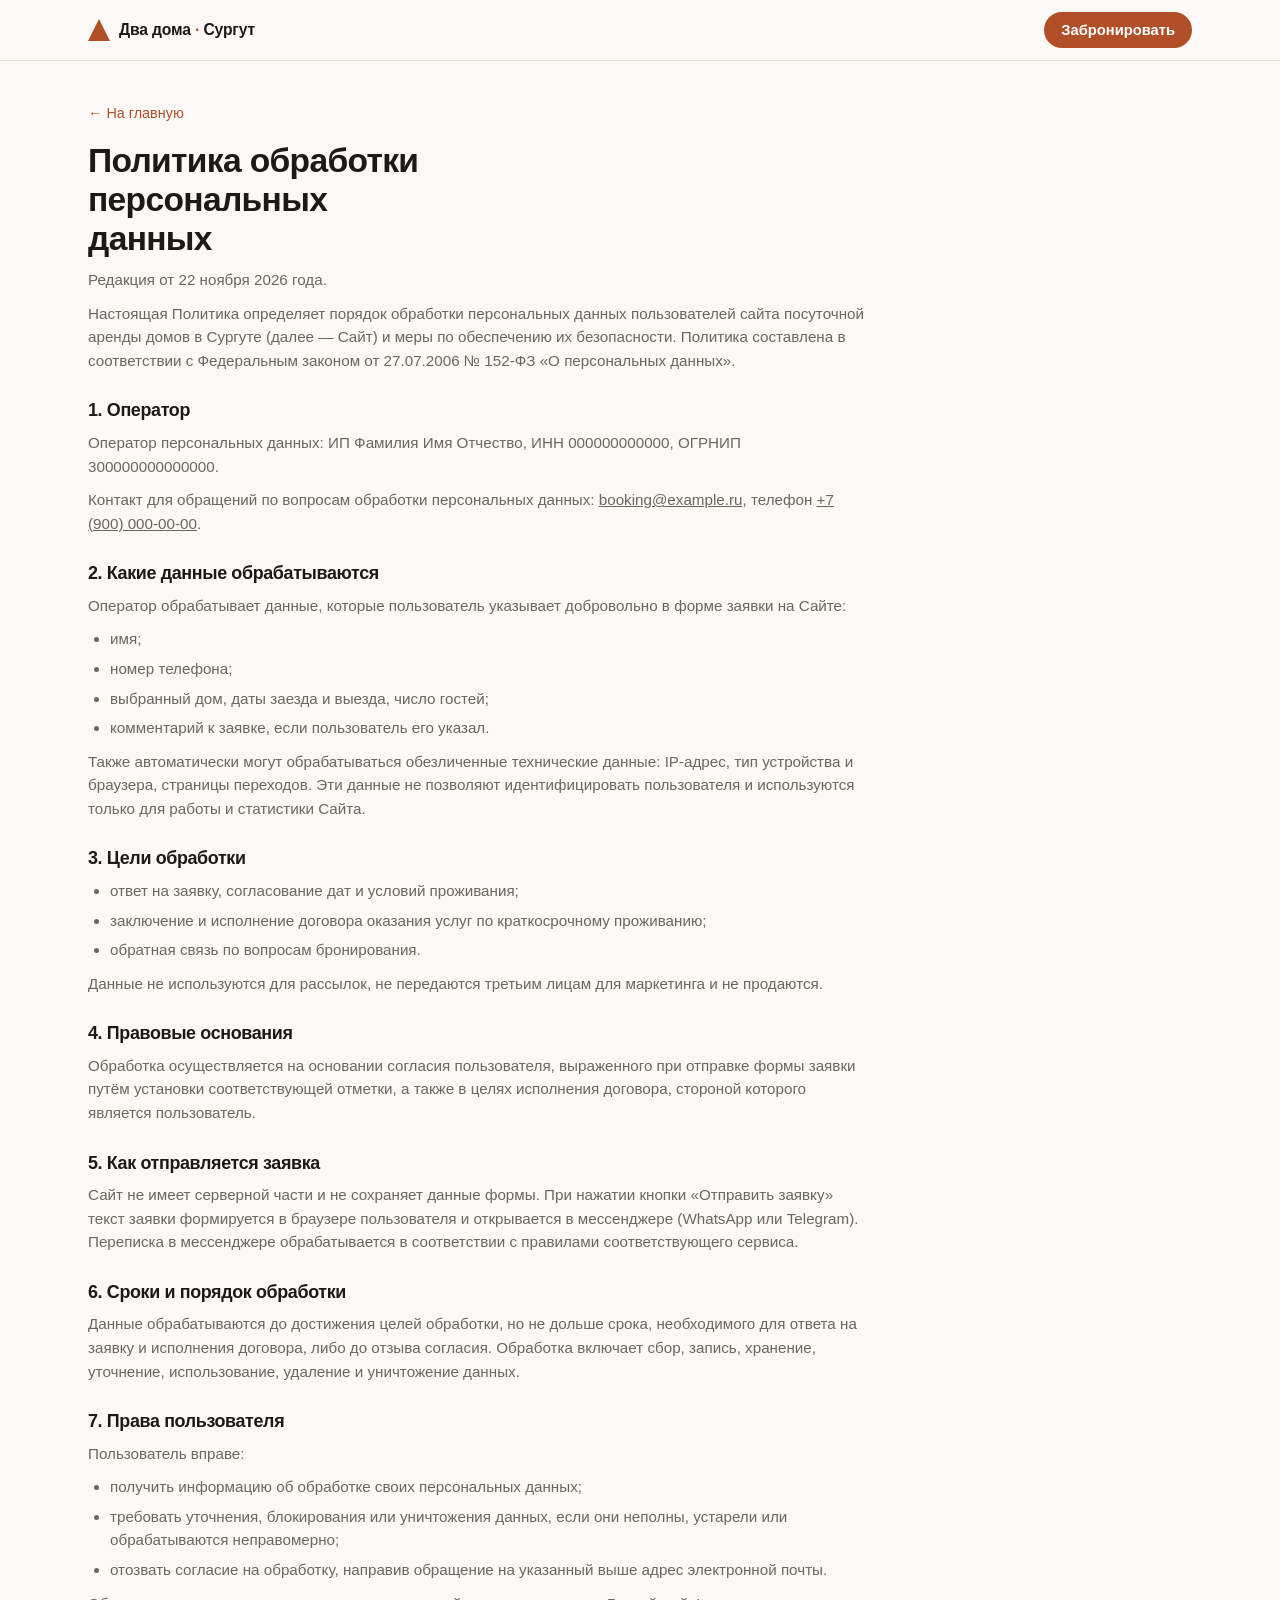
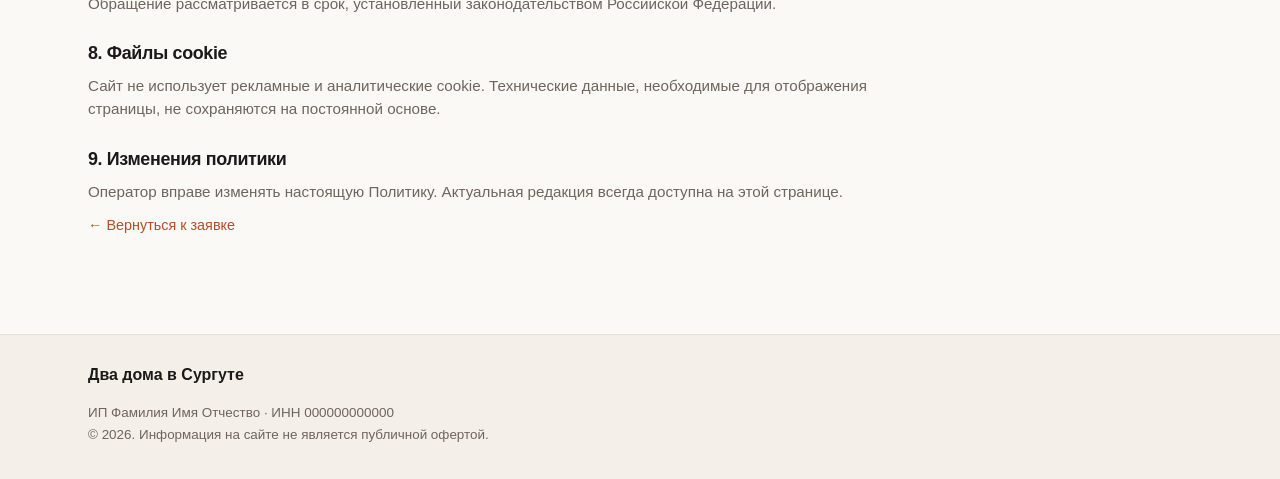
==== privacy.html @ e3a16bee "Add files via upload" ====
<!DOCTYPE html>
<html lang="ru">
<head>
<meta charset="utf-8">
<meta name="viewport" content="width=device-width, initial-scale=1">
<title>Политика обработки персональных данных — Два дома в Сургуте</title>
<meta name="description" content="Политика обработки персональных данных сайта посуточной аренды двух домов в Сургуте.">
<meta name="robots" content="noindex">
<meta name="theme-color" media="(prefers-color-scheme: light)" content="#fbf9f6">
<meta name="theme-color" media="(prefers-color-scheme: dark)" content="#14120f">
<link rel="icon" href="data:image/svg+xml,%3Csvg xmlns='http://www.w3.org/2000/svg' viewBox='0 0 32 32'%3E%3Cpath fill='%23b04f28' d='M16 3 29 15h-4v13H7V15H3z'/%3E%3C/svg%3E">
<link rel="stylesheet" href="assets/css/style.css">
<style>
  .doc { padding-block: 40px 80px; }
  .doc__in { max-width: 780px; }
  .doc h1 { font-size: clamp(1.5rem, 5vw, 2.1rem); text-shadow: none; }
  .doc h2 { font-size: 1.12rem; margin-top: 28px; }
  .doc p, .doc li { color: var(--muted); font-size: 0.95rem; }
  .doc p { margin-top: 10px; }
  .doc ul, .doc ol { margin: 10px 0 0; padding-left: 22px; }
  .doc li + li { margin-top: 6px; }
  .doc__back { display: inline-block; margin-bottom: 18px; font-size: 0.9rem; color: var(--accent); text-decoration: none; }
  .doc__back:hover { text-decoration: underline; }
  .doc__date { margin-top: 28px; font-size: 0.85rem; }
</style>
</head>
<body>
<header class="hdr">
  <div class="wrap hdr__in">
    <a class="brand" href="index.html">
      <span class="brand__mark" aria-hidden="true"></span>
      <span class="brand__txt">Два дома <span class="brand__dot">·</span> Сургут</span>
    </a>
    <a class="btn btn--primary btn--sm hdr__cta" href="index.html#booking">Забронировать</a>
  </div>
</header>

<main class="doc">
  <div class="wrap">
    <div class="doc__in">
      <a class="doc__back" href="index.html">← На главную</a>
      <h1>Политика обработки персональных данных</h1>
      <p class="doc__date">Редакция от 22 ноября 2026 года.</p>

      <p>Настоящая Политика определяет порядок обработки персональных данных пользователей сайта посуточной аренды домов в Сургуте (далее — Сайт) и меры по обеспечению их безопасности. Политика составлена в соответствии с Федеральным законом от 27.07.2006 № 152-ФЗ «О персональных данных».</p>

      <h2>1. Оператор</h2>
      <p>Оператор персональных данных: <span data-cfg="legalName">ИП Фамилия Имя Отчество</span>, ИНН <span data-cfg="inn">000000000000</span>, ОГРНИП <span data-cfg="ogrnip">300000000000000</span>.</p>
      <p>Контакт для обращений по вопросам обработки персональных данных: <a data-cfg-href="email" data-cfg="email">booking@example.ru</a>, телефон <a data-cfg-href="tel" data-cfg="phone">+7 (900) 000-00-00</a>.</p>

      <h2>2. Какие данные обрабатываются</h2>
      <p>Оператор обрабатывает данные, которые пользователь указывает добровольно в форме заявки на Сайте:</p>
      <ul>
        <li>имя;</li>
        <li>номер телефона;</li>
        <li>выбранный дом, даты заезда и выезда, число гостей;</li>
        <li>комментарий к заявке, если пользователь его указал.</li>
      </ul>
      <p>Также автоматически могут обрабатываться обезличенные технические данные: IP-адрес, тип устройства и браузера, страницы переходов. Эти данные не позволяют идентифицировать пользователя и используются только для работы и статистики Сайта.</p>

      <h2>3. Цели обработки</h2>
      <ul>
        <li>ответ на заявку, согласование дат и условий проживания;</li>
        <li>заключение и исполнение договора оказания услуг по краткосрочному проживанию;</li>
        <li>обратная связь по вопросам бронирования.</li>
      </ul>
      <p>Данные не используются для рассылок, не передаются третьим лицам для маркетинга и не продаются.</p>

      <h2>4. Правовые основания</h2>
      <p>Обработка осуществляется на основании согласия пользователя, выраженного при отправке формы заявки путём установки соответствующей отметки, а также в целях исполнения договора, стороной которого является пользователь.</p>

      <h2>5. Как отправляется заявка</h2>
      <p>Сайт не имеет серверной части и не сохраняет данные формы. При нажатии кнопки «Отправить заявку» текст заявки формируется в браузере пользователя и открывается в мессенджере (WhatsApp или Telegram). Переписка в мессенджере обрабатывается в соответствии с правилами соответствующего сервиса.</p>

      <h2>6. Сроки и порядок обработки</h2>
      <p>Данные обрабатываются до достижения целей обработки, но не дольше срока, необходимого для ответа на заявку и исполнения договора, либо до отзыва согласия. Обработка включает сбор, запись, хранение, уточнение, использование, удаление и уничтожение данных.</p>

      <h2>7. Права пользователя</h2>
      <p>Пользователь вправе:</p>
      <ul>
        <li>получить информацию об обработке своих персональных данных;</li>
        <li>требовать уточнения, блокирования или уничтожения данных, если они неполны, устарели или обрабатываются неправомерно;</li>
        <li>отозвать согласие на обработку, направив обращение на указанный выше адрес электронной почты.</li>
      </ul>
      <p>Обращение рассматривается в срок, установленный законодательством Российской Федерации.</p>

      <h2>8. Файлы cookie</h2>
      <p>Сайт не использует рекламные и аналитические cookie. Технические данные, необходимые для отображения страницы, не сохраняются на постоянной основе.</p>

      <h2>9. Изменения политики</h2>
      <p>Оператор вправе изменять настоящую Политику. Актуальная редакция всегда доступна на этой странице.</p>

      <p class="doc__date"><a class="doc__back" href="index.html#booking">← Вернуться к заявке</a></p>
    </div>
  </div>
</main>

<footer class="foot">
  <div class="wrap foot__in">
    <p class="foot__brand">Два дома в Сургуте</p>
    <p class="foot__legal">
      <span data-cfg="legalName">ИП Фамилия Имя Отчество</span> · ИНН <span data-cfg="inn">000000000000</span><br>
      © 2026. Информация на сайте не является публичной офертой.
    </p>
  </div>
</footer>

<script src="assets/js/config.js"></script>
<script src="assets/js/main.js"></script>
</body>
</html>
---- assets/css/style.css ----
/* ==========================================================================
   Два дома в Сургуте — стили. Mobile-first, системная тема.
   ========================================================================== */

:root {
  --bg: #fbf9f6;
  --surface: #ffffff;
  --surface-2: #f4efe9;
  --text: #1c1a18;
  --muted: #6d655e;
  --line: #e6ded5;
  --accent: #b04f28;
  --accent-h: #94401f;
  --accent-ink: #ffffff;
  --green: #2f5c49;
  --danger: #b3261e;
  --radius: 16px;
  --radius-sm: 10px;
  --shadow: 0 10px 30px rgba(60, 40, 20, 0.08);
  --wrap: 1160px;
  --pad: 18px;
}

@media (prefers-color-scheme: dark) {
  :root {
    --bg: #14120f;
    --surface: #1e1b18;
    --surface-2: #191613;
    --text: #f3eee8;
    --muted: #a89f96;
    --line: #322b25;
    --accent: #e0703f;
    --accent-h: #ef8455;
    --accent-ink: #191310;
    --green: #7fb79b;
    --danger: #ff8a7a;
    --shadow: 0 10px 30px rgba(0, 0, 0, 0.45);
  }
}

*,
*::before,
*::after {
  box-sizing: border-box;
}

html {
  scroll-behavior: smooth;
  scroll-padding-top: 76px;
  color-scheme: light dark;
  -webkit-text-size-adjust: 100%;
}

body {
  margin: 0;
  background: var(--bg);
  color: var(--text);
  font: 400 16px/1.55 -apple-system, BlinkMacSystemFont, "Segoe UI", Roboto, "Helvetica Neue", Arial, sans-serif;
  -webkit-font-smoothing: antialiased;
}

img {
  display: block;
  max-width: 100%;
}

h1,
h2,
h3 {
  margin: 0;
  line-height: 1.15;
  letter-spacing: -0.02em;
}

h1 {
  font-size: clamp(1.9rem, 7.2vw, 3.6rem);
  max-width: 18ch;
}

h2 {
  font-size: clamp(1.5rem, 5vw, 2.4rem);
}

h3 {
  font-size: 1.2rem;
}

p {
  margin: 0;
}

a {
  color: inherit;
}

::selection {
  background: var(--accent);
  color: var(--accent-ink);
}

:focus-visible {
  outline: 2px solid var(--accent);
  outline-offset: 2px;
}

.wrap {
  width: 100%;
  max-width: var(--wrap);
  margin-inline: auto;
  padding-inline: var(--pad);
}

.wrap--narrow {
  max-width: 780px;
}

.skip {
  position: absolute;
  left: -9999px;
  top: 0;
  z-index: 200;
  background: var(--surface);
  padding: 10px 16px;
  border-radius: 0 0 10px 0;
}

.skip:focus {
  left: 0;
}

/* ---------- кнопки ---------- */

.btn {
  display: inline-flex;
  align-items: center;
  justify-content: center;
  gap: 8px;
  padding: 13px 22px;
  border: 1px solid transparent;
  border-radius: 999px;
  font: inherit;
  font-weight: 600;
  font-size: 1rem;
  line-height: 1;
  text-decoration: none;
  cursor: pointer;
  transition: background 0.15s, border-color 0.15s, color 0.15s, transform 0.15s;
}

.btn:active {
  transform: scale(0.98);
}

.btn--primary {
  background: var(--accent);
  color: var(--accent-ink);
}

.btn--primary:hover {
  background: var(--accent-h);
}

.btn--ghost {
  background: transparent;
  border-color: var(--line);
  color: var(--text);
}

.btn--ghost:hover {
  border-color: var(--accent);
  color: var(--accent);
}

.btn--onphoto {
  background: rgba(255, 255, 255, 0.14);
  border-color: rgba(255, 255, 255, 0.55);
  color: #fff;
  backdrop-filter: blur(4px);
}

.btn--onphoto:hover {
  background: rgba(255, 255, 255, 0.24);
  color: #fff;
}

.btn--sm {
  padding: 10px 16px;
  font-size: 0.92rem;
}

/* ---------- шапка ---------- */

.hdr {
  position: sticky;
  top: 0;
  z-index: 40;
  background: var(--bg);
  border-bottom: 1px solid var(--line);
}

@supports (background: color-mix(in srgb, red 50%, transparent)) {
  .hdr {
    background: color-mix(in srgb, var(--bg) 84%, transparent);
    backdrop-filter: blur(14px);
  }
}

.hdr__in {
  display: flex;
  align-items: center;
  gap: 14px;
  min-height: 60px;
}

.brand {
  display: inline-flex;
  align-items: center;
  gap: 9px;
  text-decoration: none;
  font-weight: 700;
  font-size: 0.98rem;
  letter-spacing: -0.01em;
  margin-right: auto;
}

.brand__mark {
  width: 22px;
  height: 22px;
  flex: 0 0 22px;
  background: var(--accent);
  clip-path: polygon(50% 0, 100% 100%, 0 100%);
}

.brand__dot {
  color: var(--accent);
}

.hdr__nav {
  display: none;
  gap: 22px;
  font-size: 0.92rem;
}

.hdr__nav a {
  color: var(--muted);
  text-decoration: none;
  padding-block: 6px;
}

.hdr__nav a:hover {
  color: var(--text);
}

.hdr__phone {
  display: none;
  font-size: 0.95rem;
  font-weight: 600;
  text-decoration: none;
  white-space: nowrap;
}

.hdr__phone:hover {
  color: var(--accent);
}

.hdr__cta {
  display: none;
}

/* ---------- первый экран ---------- */

.hero {
  position: relative;
  min-height: 76svh;
  display: flex;
  align-items: flex-end;
  overflow: hidden;
  background: #2a211b;
  isolation: isolate;
}

.hero__bg {
  position: absolute;
  inset: 0;
  z-index: 0;
}

.hero__bg img {
  width: 100%;
  height: 100%;
  object-fit: cover;
}

.hero::after {
  content: "";
  position: absolute;
  inset: 0;
  z-index: 1;
  background: linear-gradient(180deg, rgba(12, 10, 8, 0.5) 0%, rgba(12, 10, 8, 0.1) 34%, rgba(12, 10, 8, 0.82) 100%);
}

.hero__in {
  position: relative;
  z-index: 2;
  color: #fff;
  padding-block: clamp(48px, 12vh, 120px) 34px;
  text-shadow: 0 2px 18px rgba(0, 0, 0, 0.35);
}

.kicker {
  font-size: 0.78rem;
  letter-spacing: 0.13em;
  text-transform: uppercase;
  font-weight: 600;
  color: var(--accent);
  margin-bottom: 8px;
}

.hero .kicker {
  color: #ffd0bb;
}

.hero__lead {
  margin-top: 14px;
  max-width: 52ch;
  font-size: 1.02rem;
  color: rgba(255, 255, 255, 0.9);
}

.hero__btns {
  display: flex;
  flex-wrap: wrap;
  gap: 10px;
  margin-top: 24px;
}

.hero__meta {
  display: flex;
  flex-wrap: wrap;
  gap: 6px 20px;
  list-style: none;
  margin: 22px 0 0;
  padding: 0;
  font-size: 0.88rem;
  color: rgba(255, 255, 255, 0.8);
}

/* ---------- секции ---------- */

.sect {
  padding-block: clamp(44px, 7vw, 84px);
}

.sect--alt {
  background: var(--surface-2);
}

.sect__lead {
  margin-top: 12px;
  max-width: 62ch;
  color: var(--muted);
}

.sect__cta {
  display: flex;
  flex-wrap: wrap;
  align-items: center;
  gap: 12px 18px;
  margin-top: 24px;
}

.sect__cta-note {
  font-size: 0.9rem;
  color: var(--muted);
}

.note {
  margin-top: 14px;
  max-width: 72ch;
  font-size: 0.82rem;
  color: var(--muted);
}

code {
  font-family: ui-monospace, SFMono-Regular, Consolas, monospace;
  font-size: 0.92em;
  background: var(--surface);
  border: 1px solid var(--line);
  border-radius: 4px;
  padding: 1px 5px;
}

.sub {
  margin-top: 34px;
  font-size: 1.1rem;
}

/* ---------- карточки домов ---------- */

.cards {
  display: grid;
  gap: 18px;
  margin-top: 26px;
}

.card {
  display: flex;
  flex-direction: column;
  background: var(--surface);
  border: 1px solid var(--line);
  border-radius: var(--radius);
  overflow: hidden;
  box-shadow: var(--shadow);
}

.card__media {
  position: relative;
  aspect-ratio: 4 / 3;
  background: var(--surface-2);
}

.card__media img {
  width: 100%;
  height: 100%;
  object-fit: cover;
}

.card__tag {
  position: absolute;
  top: 12px;
  left: 12px;
  padding: 6px 11px;
  border-radius: 999px;
  background: rgba(8, 7, 6, 0.55);
  color: #fff;
  font-size: 0.7rem;
  letter-spacing: 0.08em;
  text-transform: uppercase;
  backdrop-filter: blur(4px);
}

.card__body {
  display: flex;
  flex-direction: column;
  gap: 12px;
  flex: 1;
  padding: 18px;
}

.card__txt {
  color: var(--muted);
  font-size: 0.95rem;
}

.facts {
  display: flex;
  flex-wrap: wrap;
  gap: 6px;
  list-style: none;
  margin: 0;
  padding: 0;
}

.facts li {
  padding: 5px 11px;
  border: 1px solid var(--line);
  border-radius: 999px;
  background: var(--surface-2);
  font-size: 0.83rem;
  color: var(--muted);
}

.facts b {
  color: var(--text);
  font-weight: 600;
}

.card__price {
  margin-top: auto;
  padding-top: 4px;
  font-size: 1.12rem;
  font-weight: 700;
}

.card__btns {
  display: flex;
  flex-wrap: wrap;
  gap: 10px;
}

.card__btns .btn {
  flex: 1 1 130px;
}

/* ---------- галерея ---------- */

.gal {
  display: grid;
  grid-template-columns: repeat(2, 1fr);
  gap: 8px;
  margin-top: 24px;
}

.shot {
  margin: 0;
}

.gal .shot:first-child {
  grid-column: 1 / -1;
}

.shot__btn {
  display: block;
  width: 100%;
  padding: 0;
  border: 0;
  border-radius: var(--radius-sm);
  overflow: hidden;
  background: var(--surface-2);
  aspect-ratio: 4 / 3;
  cursor: zoom-in;
}

.shot__btn img {
  width: 100%;
  height: 100%;
  object-fit: cover;
  transition: transform 0.35s ease;
}

.shot__btn:hover img {
  transform: scale(1.04);
}

.shot__btn:focus-visible {
  outline: 3px solid var(--accent);
  outline-offset: 2px;
}

/* ---------- чек-лист ---------- */

.checklist {
  display: grid;
  gap: 11px;
  list-style: none;
  margin: 22px 0 0;
  padding: 0;
}

.checklist li {
  display: flex;
  align-items: flex-start;
  gap: 10px;
  font-size: 0.97rem;
}

.checklist input {
  appearance: none;
  -webkit-appearance: none;
  position: relative;
  flex: 0 0 20px;
  width: 20px;
  height: 20px;
  margin: 1px 0 0;
  border: 1px solid var(--line);
  border-radius: 6px;
  background: var(--surface);
  cursor: default;
}

.checklist input:checked {
  background: var(--accent);
  border-color: var(--accent);
}

.checklist input:checked::after {
  content: "";
  position: absolute;
  left: 6px;
  top: 2px;
  width: 5px;
  height: 10px;
  border: solid var(--accent-ink);
  border-width: 0 2px 2px 0;
  transform: rotate(45deg);
}

/* ---------- условия ---------- */

.rules {
  display: grid;
  gap: 0;
  margin: 22px 0 0;
  border-top: 1px solid var(--line);
}

.rules > div {
  display: flex;
  justify-content: space-between;
  gap: 16px;
  padding: 12px 0;
  border-bottom: 1px solid var(--line);
}

.rules dt {
  font-weight: 600;
}

.rules dd {
  margin: 0;
  color: var(--muted);
  text-align: right;
}

/* ---------- таблицы ---------- */

.table-wrap {
  margin-top: 18px;
  border: 1px solid var(--line);
  border-radius: var(--radius-sm);
  background: var(--surface);
  overflow-x: auto;
}

.tbl {
  width: 100%;
  border-collapse: collapse;
  font-size: 0.95rem;
}

.tbl th,
.tbl td {
  padding: 12px 14px;
  text-align: left;
  vertical-align: top;
  border-bottom: 1px solid var(--line);
}

.tbl thead th {
  background: var(--surface-2);
  font-size: 0.78rem;
  font-weight: 600;
  letter-spacing: 0.07em;
  text-transform: uppercase;
  color: var(--muted);
  white-space: nowrap;
}

.tbl thead th span {
  display: block;
  font-size: 0.75rem;
  font-weight: 400;
  letter-spacing: 0;
  text-transform: none;
}

.tbl tbody th {
  font-weight: 600;
  white-space: nowrap;
}

.tbl tbody tr:last-child > * {
  border-bottom: 0;
}

/* ---------- расположение ---------- */

.loc {
  display: grid;
  gap: 22px;
  margin-top: 24px;
}

.loc__addr {
  font-size: 1.1rem;
  font-weight: 600;
}

.loc__dist {
  display: grid;
  gap: 0;
  list-style: none;
  margin: 18px 0 0;
  padding: 0;
  border-top: 1px solid var(--line);
}

.loc__dist li {
  display: flex;
  justify-content: space-between;
  gap: 16px;
  padding: 11px 0;
  border-bottom: 1px solid var(--line);
}

.loc__dist b {
  white-space: nowrap;
}

.loc__map {
  overflow: hidden;
  border: 1px solid var(--line);
  border-radius: var(--radius);
  background: var(--surface);
}

.loc__map img {
  width: 100%;
  height: auto;
  aspect-ratio: 4 / 3;
  object-fit: cover;
}

.loc__map-note {
  display: block;
  padding: 10px 14px;
  border-top: 1px solid var(--line);
  font-size: 0.78rem;
  color: var(--muted);
}

/* ---------- форма ---------- */

.form {
  margin-top: 24px;
  padding: 18px;
  background: var(--surface);
  border: 1px solid var(--line);
  border-radius: var(--radius);
  box-shadow: var(--shadow);
}

.form__grid {
  display: grid;
  gap: 14px;
}

.field {
  display: flex;
  flex-direction: column;
  gap: 6px;
  min-width: 0;
}

.field--wide {
  grid-column: 1 / -1;
}

.field label {
  font-size: 0.88rem;
  font-weight: 600;
}

.opt {
  font-weight: 400;
  color: var(--muted);
}

.field input,
.field select,
.field textarea {
  width: 100%;
  min-height: 48px;
  padding: 12px 14px;
  font: inherit;
  color: var(--text);
  background: var(--bg);
  border: 1px solid var(--line);
  border-radius: var(--radius-sm);
}

.field textarea {
  min-height: 90px;
  resize: vertical;
}

.field input:focus,
.field select:focus,
.field textarea:focus {
  outline: 2px solid var(--accent);
  outline-offset: -1px;
  border-color: var(--accent);
}

.field [aria-invalid="true"] {
  border-color: var(--danger);
}

.err {
  margin: 0;
  font-size: 0.82rem;
  color: var(--danger);
}

.consent {
  display: flex;
  gap: 10px;
  align-items: flex-start;
  margin-top: 18px;
  font-size: 0.88rem;
  line-height: 1.45;
  color: var(--muted);
}

.consent input {
  flex: 0 0 20px;
  width: 20px;
  height: 20px;
  margin: 1px 0 0;
  accent-color: var(--accent);
}

.consent a {
  color: var(--accent);
}

.form__actions {
  display: flex;
  flex-wrap: wrap;
  gap: 10px;
  margin-top: 18px;
}

.form__actions .btn {
  flex: 1 1 180px;
}

.form__hint {
  margin-top: 12px;
  font-size: 0.8rem;
  color: var(--muted);
}

.done {
  margin-top: 18px;
  padding: 18px;
  background: var(--surface);
  border: 1px solid var(--line);
  border-left: 4px solid var(--green);
  border-radius: var(--radius-sm);
}

.done h3 {
  font-size: 1.05rem;
  margin-bottom: 6px;
}

.done p {
  font-size: 0.92rem;
  color: var(--muted);
}

.done__text {
  margin: 12px 0;
  padding: 12px;
  max-height: 190px;
  overflow: auto;
  font: inherit;
  font-size: 0.85rem;
  white-space: pre-wrap;
  background: var(--surface-2);
  border-radius: 8px;
}

.done__btns {
  display: flex;
  flex-wrap: wrap;
  gap: 8px;
}

.done__hint {
  margin-top: 12px;
  font-size: 0.8rem;
}

/* ---------- FAQ ---------- */

.faq {
  margin-top: 20px;
  border-top: 1px solid var(--line);
}

.faq details {
  border-bottom: 1px solid var(--line);
}

.faq summary {
  position: relative;
  padding: 15px 38px 15px 0;
  font-weight: 600;
  cursor: pointer;
  list-style: none;
}

.faq summary::-webkit-details-marker {
  display: none;
}

.faq summary::after {
  content: "+";
  position: absolute;
  right: 6px;
  top: 50%;
  transform: translateY(-50%);
  font-size: 1.4rem;
  font-weight: 400;
  line-height: 1;
  color: var(--accent);
}

.faq details[open] summary::after {
  content: "–";
}

.faq details p {
  padding-bottom: 16px;
  color: var(--muted);
  max-width: 66ch;
}

/* ---------- контакты ---------- */

.contacts {
  display: grid;
  gap: 26px;
  margin-top: 22px;
}

.contacts__label {
  margin-bottom: 6px;
  font-size: 0.76rem;
  letter-spacing: 0.09em;
  text-transform: uppercase;
  color: var(--muted);
}

.contacts__big {
  font-size: clamp(1.3rem, 4.4vw, 1.7rem);
  font-weight: 700;
  text-decoration: none;
}

.contacts__big:hover {
  color: var(--accent);
}

.contacts__links {
  display: flex;
  flex-wrap: wrap;
  gap: 8px;
  margin-top: 12px;
}

/* ---------- подвал ---------- */

.foot {
  padding-block: 28px 96px;
  border-top: 1px solid var(--line);
  background: var(--surface-2);
  font-size: 0.84rem;
  color: var(--muted);
}

.foot__in {
  display: grid;
  gap: 14px;
}

.foot__brand {
  font-size: 1rem;
  font-weight: 700;
  color: var(--text);
}

.foot__nav {
  display: flex;
  flex-wrap: wrap;
  gap: 8px 18px;
}

.foot__nav a,
.foot__nav a:visited {
  color: var(--muted);
  text-decoration: none;
}

.foot__nav a:hover {
  color: var(--accent);
}

.foot__legal {
  line-height: 1.6;
}

/* ---------- мобильная кнопка ---------- */

.bar {
  position: fixed;
  left: 0;
  right: 0;
  bottom: 0;
  z-index: 50;
  display: flex;
  gap: 10px;
  padding: 10px 14px calc(10px + env(safe-area-inset-bottom));
  background: var(--bg);
  border-top: 1px solid var(--line);
  transition: transform 0.25s ease;
}

@supports (background: color-mix(in srgb, red 50%, transparent)) {
  .bar {
    background: color-mix(in srgb, var(--bg) 92%, transparent);
    backdrop-filter: blur(14px);
  }
}

.bar .btn {
  flex: 1;
}

.bar.is-hidden {
  transform: translateY(120%);
}

/* ---------- просмотр фото ---------- */

.lb {
  position: fixed;
  inset: 0;
  z-index: 100;
  display: flex;
  align-items: center;
  justify-content: center;
  gap: 8px;
  padding: 14px;
  background: rgba(8, 7, 6, 0.94);
  touch-action: pan-y;
}

.lb[hidden] {
  display: none;
}

.lb__stage {
  display: flex;
  flex-direction: column;
  align-items: center;
  gap: 10px;
  margin: 0;
  min-width: 0;
}

.lb__stage img {
  width: auto;
  height: auto;
  max-width: 100%;
  max-height: 76vh;
  border-radius: 8px;
  object-fit: contain;
}

.lb__cap {
  margin: 0;
  font-size: 0.84rem;
  color: rgba(255, 255, 255, 0.75);
  text-align: center;
}

.lb__close {
  position: absolute;
  top: 10px;
  right: 10px;
  z-index: 2;
  width: 44px;
  height: 44px;
  border: 0;
  border-radius: 50%;
  background: rgba(255, 255, 255, 0.12);
  color: #fff;
  font-size: 1.9rem;
  line-height: 1;
  cursor: pointer;
}

.lb__nav {
  flex: 0 0 44px;
  width: 44px;
  height: 44px;
  display: flex;
  align-items: center;
  justify-content: center;
  border: 0;
  border-radius: 50%;
  background: rgba(255, 255, 255, 0.12);
  color: #fff;
  font-size: 2rem;
  line-height: 1;
  cursor: pointer;
}

.lb__nav:hover,
.lb__close:hover {
  background: rgba(255, 255, 255, 0.24);
}

body.lb-open {
  overflow: hidden;
}

/* ---------- заглушки значений ---------- */

[data-ph] {
  border-bottom: 1px dashed var(--accent);
  cursor: help;
}

/* ---------- адаптив ---------- */

@media (min-width: 560px) {
  .checklist {
    grid-template-columns: 1fr 1fr;
    column-gap: 26px;
  }

  .gal {
    grid-template-columns: repeat(3, 1fr);
    gap: 12px;
  }
}

@media (min-width: 640px) {
  .form {
    padding: 26px;
  }

  .form__grid {
    grid-template-columns: 1fr 1fr;
    gap: 16px 18px;
  }
}

@media (min-width: 720px) {
  .hdr__phone {
    display: block;
  }

  .rules {
    grid-template-columns: 1fr 1fr;
    column-gap: 44px;
  }

  .foot {
    padding-bottom: 34px;
  }
}

@media (min-width: 760px) {
  .hdr__cta {
    display: inline-flex;
  }

  .hdr__nav {
    display: flex;
  }

  .bar {
    display: none;
  }
}

@media (min-width: 800px) {
  .cards {
    grid-template-columns: 1fr 1fr;
    gap: 24px;
  }
}

@media (min-width: 820px) {
  .loc {
    grid-template-columns: 1fr 1.05fr;
    align-items: start;
    gap: 34px;
  }

  .contacts {
    grid-template-columns: 1.2fr 1fr;
    gap: 34px;
  }
}

@media (min-width: 960px) {
  :root {
    --pad: 28px;
  }

  .hdr__in {
    gap: 26px;
  }
}

@media (max-width: 480px) {
  .rules > div {
    flex-direction: column;
    gap: 2px;
  }

  .rules dd {
    text-align: left;
  }
}

@media (max-width: 620px) {
  .table-wrap {
    border: 0;
    background: transparent;
    overflow: visible;
  }

  .tbl,
  .tbl tbody,
  .tbl tr,
  .tbl th,
  .tbl td {
    display: block;
    width: 100%;
  }

  .tbl thead {
    display: none;
  }

  .tbl tbody tr {
    padding: 4px 0;
    border-bottom: 8px solid var(--bg);
  }

  .tbl tbody tr:last-child {
    border-bottom: 0;
  }

  .tbl tbody th,
  .tbl tbody td {
    display: flex;
    justify-content: space-between;
    gap: 14px;
    padding: 8px 14px;
    border: 0;
    text-align: right;
    white-space: normal;
  }

  .tbl tbody tr > *:first-child {
    padding-top: 12px;
    border-radius: 10px 10px 0 0;
    font-size: 1.05rem;
    background: var(--surface);
  }

  .tbl tbody tr > *:last-child {
    padding-bottom: 12px;
    border-radius: 0 0 10px 10px;
    background: var(--surface);
  }

  .tbl tbody td::before {
    content: attr(data-label);
    text-align: left;
    font-size: 0.83rem;
    font-weight: 400;
    color: var(--muted);
  }
}

@media (max-width: 560px) {
  .lb {
    flex-direction: column;
  }

  .lb__nav {
    position: absolute;
    bottom: 18px;
    z-index: 2;
  }

  .lb__nav--prev {
    left: 16px;
  }

  .lb__nav--next {
    right: 16px;
  }

  .lb__stage img {
    max-height: 68vh;
  }
}

@media (prefers-reduced-motion: reduce) {
  html {
    scroll-behavior: auto;
  }

  *,
  *::before,
  *::after {
    transition-duration: 0.01ms !important;
    animation-duration: 0.01ms !important;
  }
}

/* печать не нужна — скрываем интерактив */
@media print {
  .hdr,
  .bar,
  .lb {
    display: none !important;
  }
}
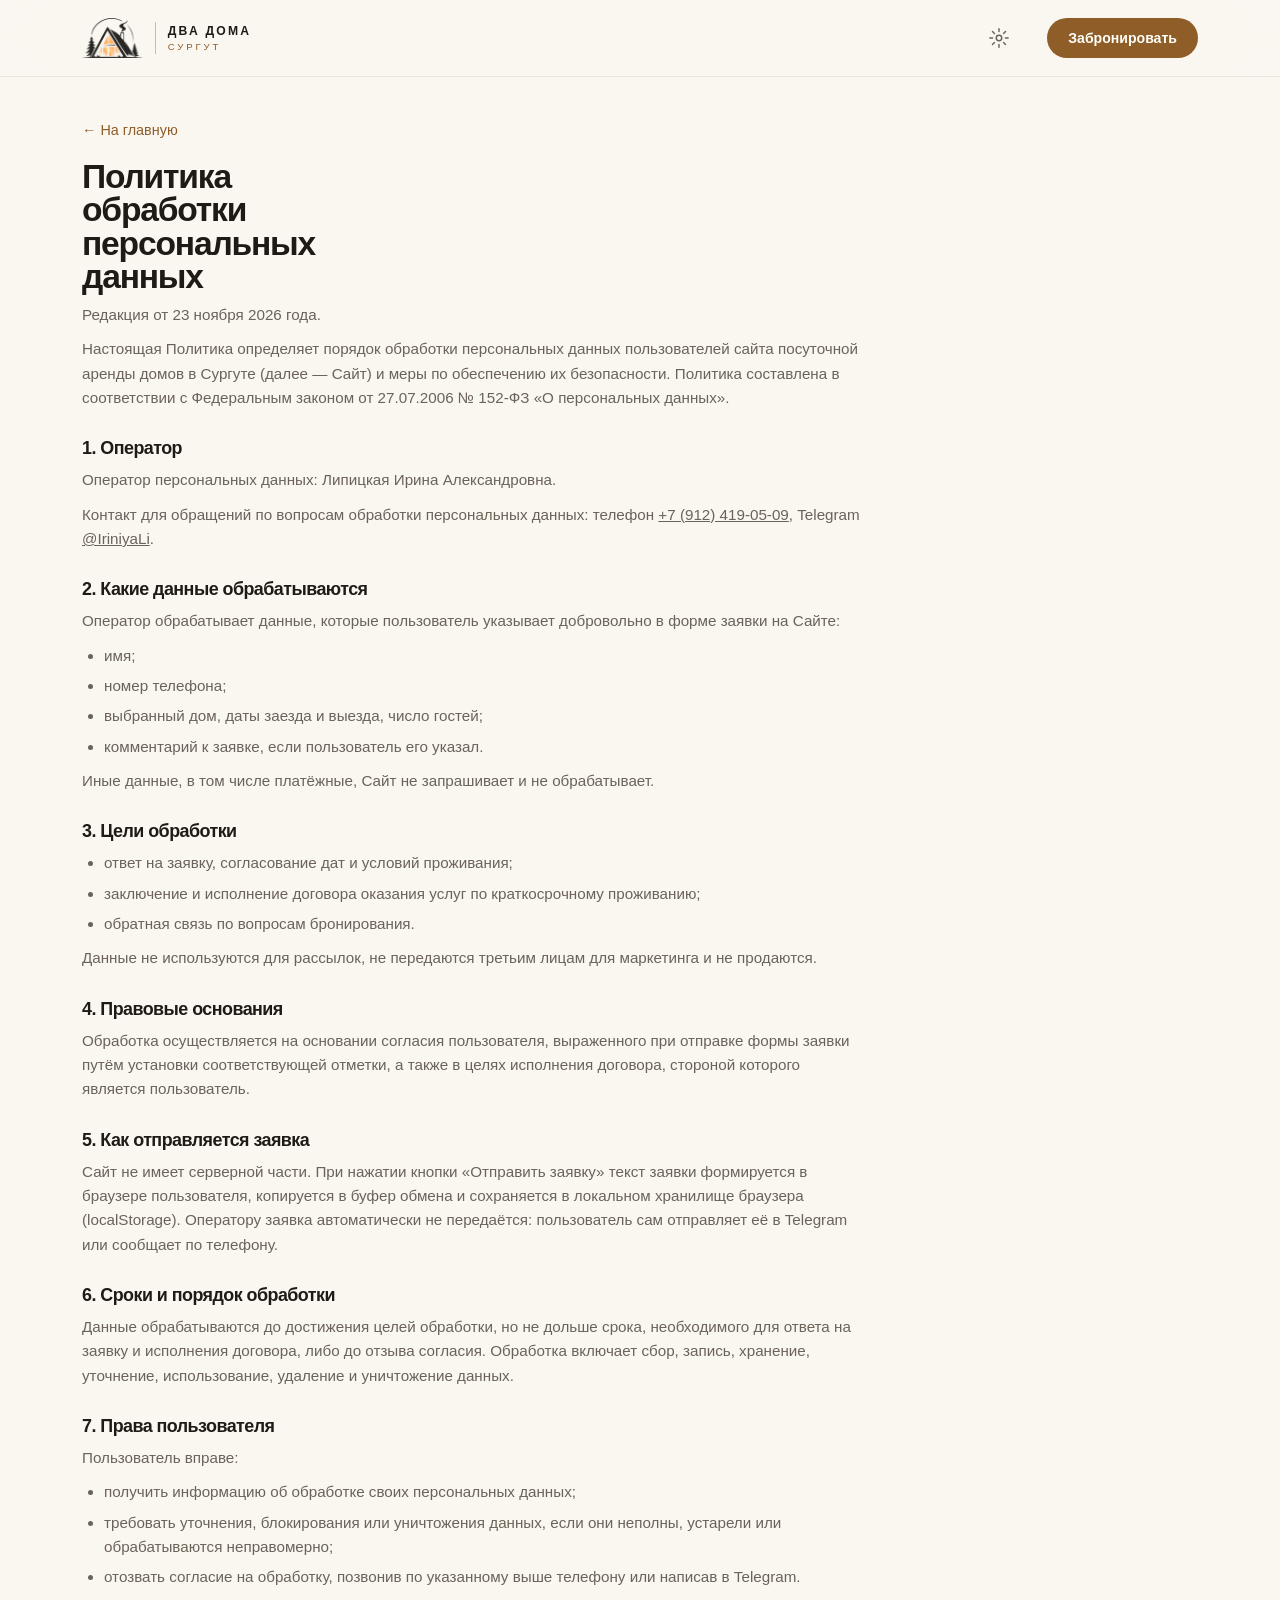
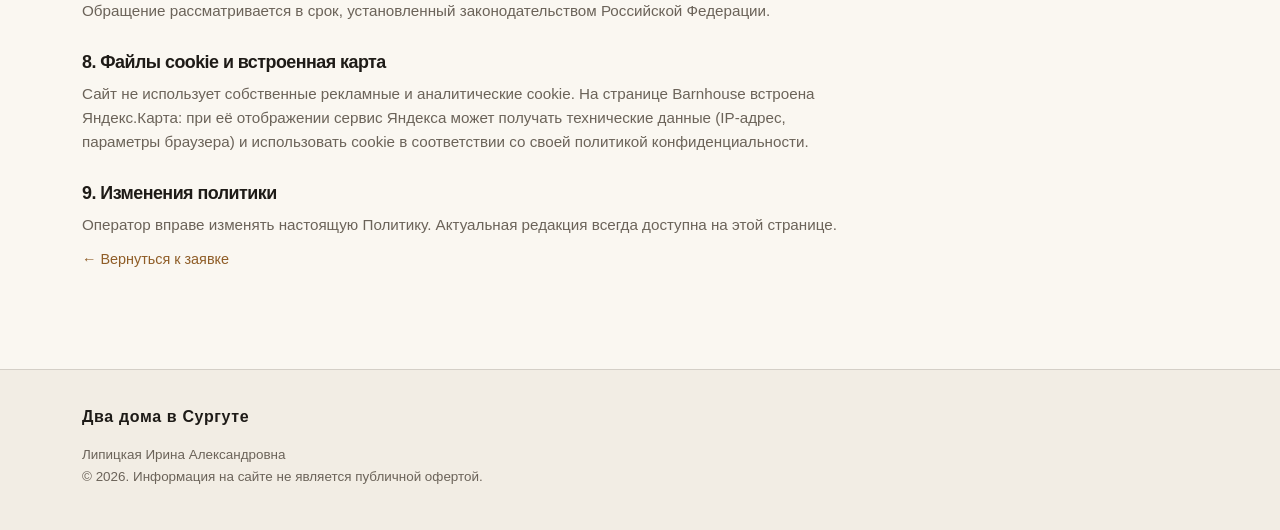
==== commit 003d3c17: "Add files via upload" ====
--- a/privacy.html
+++ b/privacy.html
@@ -6,31 +6,22 @@
 <title>Политика обработки персональных данных — Два дома в Сургуте</title>
 <meta name="description" content="Политика обработки персональных данных сайта посуточной аренды двух домов в Сургуте.">
 <meta name="robots" content="noindex">
-<meta name="theme-color" media="(prefers-color-scheme: light)" content="#fbf9f6">
-<meta name="theme-color" media="(prefers-color-scheme: dark)" content="#14120f">
-<link rel="icon" href="data:image/svg+xml,%3Csvg xmlns='http://www.w3.org/2000/svg' viewBox='0 0 32 32'%3E%3Cpath fill='%23b04f28' d='M16 3 29 15h-4v13H7V15H3z'/%3E%3C/svg%3E">
+<meta name="theme-color" content="#0b0a09" media="(prefers-color-scheme: dark)">
+<meta name="theme-color" content="#faf7f1" media="(prefers-color-scheme: light)">
+<link rel="icon" href="images/favicon.png" type="image/png">
+<script src="assets/js/theme.js"></script>
 <link rel="stylesheet" href="assets/css/style.css">
-<style>
-  .doc { padding-block: 40px 80px; }
-  .doc__in { max-width: 780px; }
-  .doc h1 { font-size: clamp(1.5rem, 5vw, 2.1rem); text-shadow: none; }
-  .doc h2 { font-size: 1.12rem; margin-top: 28px; }
-  .doc p, .doc li { color: var(--muted); font-size: 0.95rem; }
-  .doc p { margin-top: 10px; }
-  .doc ul, .doc ol { margin: 10px 0 0; padding-left: 22px; }
-  .doc li + li { margin-top: 6px; }
-  .doc__back { display: inline-block; margin-bottom: 18px; font-size: 0.9rem; color: var(--accent); text-decoration: none; }
-  .doc__back:hover { text-decoration: underline; }
-  .doc__date { margin-top: 28px; font-size: 0.85rem; }
-</style>
 </head>
 <body>
 <header class="hdr">
   <div class="wrap hdr__in">
     <a class="brand" href="index.html">
-      <span class="brand__mark" aria-hidden="true"></span>
-      <span class="brand__txt">Два дома <span class="brand__dot">·</span> Сургут</span>
+      <img class="brand__logo brand__logo--dark" src="images/logo-dark.png" width="52" height="34" alt="">
+      <img class="brand__logo brand__logo--light" src="images/logo-light.png" width="52" height="34" alt="">
+      <span class="brand__divider" aria-hidden="true"></span>
+      <span class="brand__name"><b>Два дома</b><i>Сургут</i></span>
     </a>
+    <a class="hdr__gear" href="settings.html" aria-label="Настройки" title="Настройки"><svg viewBox="0 0 24 24" fill="none" stroke="currentColor" stroke-width="1.6" stroke-linecap="round" aria-hidden="true"><circle cx="12" cy="12" r="3"/><path d="M12 2v3M12 19v3M2 12h3M19 12h3M4.9 4.9 7 7M17 17l2.1 2.1M19.1 4.9 17 7M7 17l-2.1 2.1"/></svg></a>
     <a class="btn btn--primary btn--sm hdr__cta" href="index.html#booking">Забронировать</a>
   </div>
 </header>
@@ -40,13 +31,13 @@
     <div class="doc__in">
       <a class="doc__back" href="index.html">← На главную</a>
       <h1>Политика обработки персональных данных</h1>
-      <p class="doc__date">Редакция от 22 ноября 2026 года.</p>
+      <p class="doc__date">Редакция от 23 ноября 2026 года.</p>
 
       <p>Настоящая Политика определяет порядок обработки персональных данных пользователей сайта посуточной аренды домов в Сургуте (далее — Сайт) и меры по обеспечению их безопасности. Политика составлена в соответствии с Федеральным законом от 27.07.2006 № 152-ФЗ «О персональных данных».</p>
 
       <h2>1. Оператор</h2>
-      <p>Оператор персональных данных: <span data-cfg="legalName">ИП Фамилия Имя Отчество</span>, ИНН <span data-cfg="inn">000000000000</span>, ОГРНИП <span data-cfg="ogrnip">300000000000000</span>.</p>
-      <p>Контакт для обращений по вопросам обработки персональных данных: <a data-cfg-href="email" data-cfg="email">booking@example.ru</a>, телефон <a data-cfg-href="tel" data-cfg="phone">+7 (900) 000-00-00</a>.</p>
+      <p>Оператор персональных данных: <span data-cfg="legalName">Липицкая Ирина Александровна</span>.</p>
+      <p>Контакт для обращений по вопросам обработки персональных данных: телефон <a data-cfg-href="tel" data-cfg="phone">+7 (912) 419-05-09</a>, Telegram <a data-cfg-href="telegram">@IriniyaLi</a>.</p>
 
       <h2>2. Какие данные обрабатываются</h2>
       <p>Оператор обрабатывает данные, которые пользователь указывает добровольно в форме заявки на Сайте:</p>
@@ -56,7 +47,7 @@
         <li>выбранный дом, даты заезда и выезда, число гостей;</li>
         <li>комментарий к заявке, если пользователь его указал.</li>
       </ul>
-      <p>Также автоматически могут обрабатываться обезличенные технические данные: IP-адрес, тип устройства и браузера, страницы переходов. Эти данные не позволяют идентифицировать пользователя и используются только для работы и статистики Сайта.</p>
+      <p>Иные данные, в том числе платёжные, Сайт не запрашивает и не обрабатывает.</p>
 
       <h2>3. Цели обработки</h2>
       <ul>
@@ -70,7 +61,7 @@
       <p>Обработка осуществляется на основании согласия пользователя, выраженного при отправке формы заявки путём установки соответствующей отметки, а также в целях исполнения договора, стороной которого является пользователь.</p>
 
       <h2>5. Как отправляется заявка</h2>
-      <p>Сайт не имеет серверной части и не сохраняет данные формы. При нажатии кнопки «Отправить заявку» текст заявки формируется в браузере пользователя и открывается в мессенджере (WhatsApp или Telegram). Переписка в мессенджере обрабатывается в соответствии с правилами соответствующего сервиса.</p>
+      <p>Сайт не имеет серверной части. При нажатии кнопки «Отправить заявку» текст заявки формируется в браузере пользователя, копируется в буфер обмена и сохраняется в локальном хранилище браузера (localStorage). Оператору заявка автоматически не передаётся: пользователь сам отправляет её в Telegram или сообщает по телефону.</p>
 
       <h2>6. Сроки и порядок обработки</h2>
       <p>Данные обрабатываются до достижения целей обработки, но не дольше срока, необходимого для ответа на заявку и исполнения договора, либо до отзыва согласия. Обработка включает сбор, запись, хранение, уточнение, использование, удаление и уничтожение данных.</p>
@@ -80,12 +71,12 @@
       <ul>
         <li>получить информацию об обработке своих персональных данных;</li>
         <li>требовать уточнения, блокирования или уничтожения данных, если они неполны, устарели или обрабатываются неправомерно;</li>
-        <li>отозвать согласие на обработку, направив обращение на указанный выше адрес электронной почты.</li>
+        <li>отозвать согласие на обработку, позвонив по указанному выше телефону или написав в Telegram.</li>
       </ul>
       <p>Обращение рассматривается в срок, установленный законодательством Российской Федерации.</p>
 
-      <h2>8. Файлы cookie</h2>
-      <p>Сайт не использует рекламные и аналитические cookie. Технические данные, необходимые для отображения страницы, не сохраняются на постоянной основе.</p>
+      <h2>8. Файлы cookie и встроенная карта</h2>
+      <p>Сайт не использует собственные рекламные и аналитические cookie. На странице Barnhouse встроена Яндекс.Карта: при её отображении сервис Яндекса может получать технические данные (IP-адрес, параметры браузера) и использовать cookie в соответствии со своей политикой конфиденциальности.</p>
 
       <h2>9. Изменения политики</h2>
       <p>Оператор вправе изменять настоящую Политику. Актуальная редакция всегда доступна на этой странице.</p>
@@ -99,7 +90,7 @@
   <div class="wrap foot__in">
     <p class="foot__brand">Два дома в Сургуте</p>
     <p class="foot__legal">
-      <span data-cfg="legalName">ИП Фамилия Имя Отчество</span> · ИНН <span data-cfg="inn">000000000000</span><br>
+      <span data-cfg="legalName">Липицкая Ирина Александровна</span><br>
       © 2026. Информация на сайте не является публичной офертой.
     </p>
   </div>
--- a/assets/css/style.css
+++ b/assets/css/style.css
@@ -1,41 +1,61 @@
 /* ==========================================================================
-   Два дома в Сургуте — стили. Mobile-first, системная тема.
+   Два дома в Сургуте — статический лендинг.
+   Mobile-first. Тёмная тема по умолчанию, светлая — по системной настройке.
+   Все цвета — в переменных, чтобы темы менялись в одном месте.
    ========================================================================== */
 
 :root {
-  --bg: #fbf9f6;
-  --surface: #ffffff;
-  --surface-2: #f4efe9;
-  --text: #1c1a18;
-  --muted: #6d655e;
-  --line: #e6ded5;
-  --accent: #b04f28;
-  --accent-h: #94401f;
-  --accent-ink: #ffffff;
-  --green: #2f5c49;
+  --bg: #0c0b0a;
+  --bg-soft: #121110;
+  --surface: #171513;
+  --surface-2: #100f0e;
+  --text: #f4efe6;
+  --muted: #a59c92;
+  --lead: #cfc7bd;
+  --line: rgba(255, 255, 255, 0.12);
+  --line-soft: rgba(255, 255, 255, 0.07);
+  --line-strong: rgba(255, 255, 255, 0.26);
+  --chip: rgba(255, 255, 255, 0.04);
+  --gold: #e5c69c;
+  --gold-soft: #f2dcbc;
+  --gold-ink: #191309;
+  --gold-line: rgba(229, 198, 156, 0.45);
+  --gold-wash: rgba(229, 198, 156, 0.09);
+  --hdr-bg: rgba(10, 9, 9, 0.76);
+  --foot-bg: #080706;
+  --danger: #ff9484;
+  --ok: #8fc3a4;
+  --radius: 20px;
+  --radius-sm: 12px;
+  --shadow: 0 24px 60px rgba(0, 0, 0, 0.45);
+  --wrap: 1180px;
+  --pad: 20px;
+  --hdr-h: 66px;
+}
+
+html[data-theme="light"] {
+  color-scheme: light;
+  --bg: #faf7f1;
+  --bg-soft: #f2ede4;
+  --surface: #fffefb;
+  --surface-2: #f6f1e8;
+  --text: #1e1b17;
+  --muted: #6b6359;
+  --lead: #4f4841;
+  --line: rgba(30, 27, 23, 0.14);
+  --line-soft: rgba(30, 27, 23, 0.08);
+  --line-strong: rgba(30, 27, 23, 0.26);
+  --chip: rgba(30, 27, 23, 0.04);
+  --gold: #8f5d27;
+  --gold-soft: #a9702f;
+  --gold-ink: #fffdf8;
+  --gold-line: rgba(143, 93, 39, 0.4);
+  --gold-wash: rgba(143, 93, 39, 0.07);
+  --hdr-bg: rgba(250, 247, 241, 0.84);
+  --foot-bg: #f2ede4;
   --danger: #b3261e;
-  --radius: 16px;
-  --radius-sm: 10px;
-  --shadow: 0 10px 30px rgba(60, 40, 20, 0.08);
-  --wrap: 1160px;
-  --pad: 18px;
-}
-
-@media (prefers-color-scheme: dark) {
-  :root {
-    --bg: #14120f;
-    --surface: #1e1b18;
-    --surface-2: #191613;
-    --text: #f3eee8;
-    --muted: #a89f96;
-    --line: #322b25;
-    --accent: #e0703f;
-    --accent-h: #ef8455;
-    --accent-ink: #191310;
-    --green: #7fb79b;
-    --danger: #ff8a7a;
-    --shadow: 0 10px 30px rgba(0, 0, 0, 0.45);
-  }
+  --ok: #2e6b46;
+  --shadow: 0 20px 48px rgba(58, 46, 32, 0.12);
 }
 
 *,
@@ -46,8 +66,8 @@
 
 html {
   scroll-behavior: smooth;
-  scroll-padding-top: 76px;
-  color-scheme: light dark;
+  scroll-padding-top: 84px;
+  color-scheme: dark;
   -webkit-text-size-adjust: 100%;
 }
 
@@ -55,7 +75,7 @@
   margin: 0;
   background: var(--bg);
   color: var(--text);
-  font: 400 16px/1.55 -apple-system, BlinkMacSystemFont, "Segoe UI", Roboto, "Helvetica Neue", Arial, sans-serif;
+  font: 400 16px/1.6 "Manrope", -apple-system, BlinkMacSystemFont, "Segoe UI", Roboto, "Helvetica Neue", Arial, sans-serif;
   -webkit-font-smoothing: antialiased;
 }
 
@@ -68,21 +88,25 @@
 h2,
 h3 {
   margin: 0;
-  line-height: 1.15;
+  line-height: 1.12;
   letter-spacing: -0.02em;
+  font-weight: 800;
 }
 
 h1 {
-  font-size: clamp(1.9rem, 7.2vw, 3.6rem);
-  max-width: 18ch;
+  font-size: clamp(2.6rem, 10.5vw, 5.2rem);
+  line-height: 0.99;
+  letter-spacing: -0.035em;
+  max-width: 16ch;
 }
 
 h2 {
-  font-size: clamp(1.5rem, 5vw, 2.4rem);
+  font-size: clamp(1.65rem, 4.6vw, 2.7rem);
+  letter-spacing: -0.03em;
 }
 
 h3 {
-  font-size: 1.2rem;
+  font-size: 1.15rem;
 }
 
 p {
@@ -94,13 +118,13 @@
 }
 
 ::selection {
-  background: var(--accent);
-  color: var(--accent-ink);
+  background: var(--gold);
+  color: var(--gold-ink);
 }
 
 :focus-visible {
-  outline: 2px solid var(--accent);
-  outline-offset: 2px;
+  outline: 2px solid var(--gold);
+  outline-offset: 3px;
 }
 
 .wrap {
@@ -111,7 +135,7 @@
 }
 
 .wrap--narrow {
-  max-width: 780px;
+  max-width: 800px;
 }
 
 .skip {
@@ -119,8 +143,8 @@
   left: -9999px;
   top: 0;
   z-index: 200;
+  padding: 10px 16px;
   background: var(--surface);
-  padding: 10px 16px;
   border-radius: 0 0 10px 0;
 }
 
@@ -134,58 +158,47 @@
   display: inline-flex;
   align-items: center;
   justify-content: center;
-  gap: 8px;
-  padding: 13px 22px;
+  gap: 10px;
+  padding: 16px 28px;
   border: 1px solid transparent;
   border-radius: 999px;
   font: inherit;
-  font-weight: 600;
-  font-size: 1rem;
+  font-size: 0.95rem;
+  font-weight: 700;
   line-height: 1;
   text-decoration: none;
+  white-space: nowrap;
   cursor: pointer;
-  transition: background 0.15s, border-color 0.15s, color 0.15s, transform 0.15s;
+  transition: background 0.2s, border-color 0.2s, color 0.2s, transform 0.15s;
 }
 
 .btn:active {
-  transform: scale(0.98);
+  transform: scale(0.985);
 }
 
 .btn--primary {
-  background: var(--accent);
-  color: var(--accent-ink);
+  background: var(--gold);
+  color: var(--gold-ink);
 }
 
 .btn--primary:hover {
-  background: var(--accent-h);
+  background: var(--gold-soft);
 }
 
 .btn--ghost {
   background: transparent;
-  border-color: var(--line);
+  border-color: var(--line-strong);
   color: var(--text);
 }
 
 .btn--ghost:hover {
-  border-color: var(--accent);
-  color: var(--accent);
-}
-
-.btn--onphoto {
-  background: rgba(255, 255, 255, 0.14);
-  border-color: rgba(255, 255, 255, 0.55);
-  color: #fff;
-  backdrop-filter: blur(4px);
-}
-
-.btn--onphoto:hover {
-  background: rgba(255, 255, 255, 0.24);
-  color: #fff;
+  border-color: var(--gold);
+  color: var(--gold);
 }
 
 .btn--sm {
-  padding: 10px 16px;
-  font-size: 0.92rem;
+  padding: 12px 20px;
+  font-size: 0.88rem;
 }
 
 /* ---------- шапка ---------- */
@@ -193,74 +206,112 @@
 .hdr {
   position: sticky;
   top: 0;
-  z-index: 40;
-  background: var(--bg);
-  border-bottom: 1px solid var(--line);
-}
-
-@supports (background: color-mix(in srgb, red 50%, transparent)) {
+  z-index: 50;
+  background: var(--hdr-bg);
+  border-bottom: 1px solid var(--line-soft);
+  backdrop-filter: blur(18px);
+}
+
+@supports not (backdrop-filter: blur(10px)) {
   .hdr {
-    background: color-mix(in srgb, var(--bg) 84%, transparent);
-    backdrop-filter: blur(14px);
+    background: var(--bg);
   }
 }
 
 .hdr__in {
   display: flex;
   align-items: center;
-  gap: 14px;
-  min-height: 60px;
+  gap: 18px;
+  min-height: 66px;
 }
 
 .brand {
   display: inline-flex;
   align-items: center;
-  gap: 9px;
+  gap: 12px;
+  margin-right: auto;
   text-decoration: none;
+}
+
+.brand__logo {
+  width: auto;
+  height: 36px;
+  flex: 0 0 auto;
+}
+
+.brand__logo--light {
+  display: none;
+}
+
+html[data-theme="light"] .brand__logo--dark {
+  display: none;
+}
+
+html[data-theme="light"] .brand__logo--light {
+  display: block;
+}
+
+.brand__divider {
+  width: 1px;
+  height: 32px;
+  background: var(--line-strong);
+}
+
+.brand__name {
+  display: flex;
+  flex-direction: column;
+  gap: 5px;
+  line-height: 1;
+  white-space: nowrap;
+}
+
+.brand__name b {
+  font-size: 0.76rem;
   font-weight: 700;
-  font-size: 0.98rem;
-  letter-spacing: -0.01em;
-  margin-right: auto;
-}
-
-.brand__mark {
-  width: 22px;
-  height: 22px;
-  flex: 0 0 22px;
-  background: var(--accent);
-  clip-path: polygon(50% 0, 100% 100%, 0 100%);
-}
-
-.brand__dot {
-  color: var(--accent);
+  letter-spacing: 0.18em;
+  text-transform: uppercase;
+}
+
+.brand__name i {
+  font-style: normal;
+  font-size: 0.6rem;
+  letter-spacing: 0.3em;
+  text-transform: uppercase;
+  color: var(--gold);
 }
 
 .hdr__nav {
   display: none;
-  gap: 22px;
-  font-size: 0.92rem;
+  gap: 26px;
+  font-size: 0.9rem;
 }
 
 .hdr__nav a {
   color: var(--muted);
   text-decoration: none;
   padding-block: 6px;
+  transition: color 0.15s;
 }
 
 .hdr__nav a:hover {
+  color: var(--gold);
+}
+
+.hdr__nav a[aria-current="page"] {
   color: var(--text);
+  box-shadow: inset 0 -2px 0 var(--gold);
 }
 
 .hdr__phone {
   display: none;
-  font-size: 0.95rem;
+  font-size: 0.92rem;
   font-weight: 600;
   text-decoration: none;
   white-space: nowrap;
 }
 
 .hdr__phone:hover {
-  color: var(--accent);
+  color: var(--gold);
 }
 
 .hdr__cta {
@@ -271,18 +322,30 @@
 
 .hero {
   position: relative;
-  min-height: 76svh;
   display: flex;
   align-items: flex-end;
+  min-height: 100svh;
   overflow: hidden;
-  background: #2a211b;
+  background: #0a0a0b;
   isolation: isolate;
+  /* на фото всегда тёмный текст — тема на первый экран не влияет */
+  --text: #f5efe7;
+  --muted: #b8b0a7;
+  --lead: #cfc7bd;
+  --gold: #e7c9a0;
+  --gold-soft: #f3dcbd;
+  --gold-ink: #17120c;
+  color: var(--text);
 }
 
 .hero__bg {
   position: absolute;
   inset: 0;
   z-index: 0;
+  background:
+    radial-gradient(120% 90% at 78% 14%, rgba(231, 201, 160, 0.18), transparent 55%),
+    radial-gradient(90% 75% at 18% 96%, rgba(92, 58, 38, 0.5), transparent 62%),
+    linear-gradient(180deg, #101012 0%, #0a0a0b 100%);
 }
 
 .hero__bg img {
@@ -291,103 +354,261 @@
   object-fit: cover;
 }
 
-.hero::after {
+.hero__bg::after {
   content: "";
   position: absolute;
   inset: 0;
-  z-index: 1;
-  background: linear-gradient(180deg, rgba(12, 10, 8, 0.5) 0%, rgba(12, 10, 8, 0.1) 34%, rgba(12, 10, 8, 0.82) 100%);
+  background: linear-gradient(90deg, rgba(8, 8, 9, 0.88) 0%, rgba(8, 8, 9, 0.48) 52%, rgba(8, 8, 9, 0.1) 100%);
+}
+
+.hero__bg-blur {
+  position: absolute;
+  inset: -8%;
+  width: 116%;
+  height: 116%;
+  object-fit: cover;
+  filter: blur(48px) brightness(0.3) saturate(0.85);
+}
+
+.hero__bg picture {
+  position: absolute;
+  inset: 0;
+}
+
+.hero__bg-main {
+  width: 100%;
+  height: 100%;
+  object-fit: cover;
+  object-position: center 56%;
 }
 
 .hero__in {
   position: relative;
-  z-index: 2;
-  color: #fff;
-  padding-block: clamp(48px, 12vh, 120px) 34px;
-  text-shadow: 0 2px 18px rgba(0, 0, 0, 0.35);
+  z-index: 1;
+  padding-block: 120px 120px;
+}
+
+.hero--house .hero__in {
+  padding-block: 150px 48px;
+}
+
+.hero--house .hero__bg::after {
+  background: linear-gradient(90deg, rgba(8, 8, 9, 0.9) 0%, rgba(8, 8, 9, 0.42) 42%, rgba(8, 8, 9, 0.08) 100%);
+}
+
+.hero h1 {
+  text-shadow: 0 2px 26px rgba(0, 0, 0, 0.45);
+}
+
+.hero .hero__lead {
+  text-shadow: 0 1px 18px rgba(0, 0, 0, 0.4);
 }
 
 .kicker {
-  font-size: 0.78rem;
-  letter-spacing: 0.13em;
+  margin-bottom: 14px;
+  font-size: 0.72rem;
+  font-weight: 700;
+  letter-spacing: 0.22em;
   text-transform: uppercase;
-  font-weight: 600;
-  color: var(--accent);
-  margin-bottom: 8px;
+  color: var(--gold);
 }
 
 .hero .kicker {
-  color: #ffd0bb;
+  display: flex;
+  align-items: center;
+  gap: 16px;
+  margin-bottom: 22px;
+}
+
+.hero .kicker::after {
+  content: "";
+  flex: 0 0 64px;
+  height: 1px;
+  background: var(--gold-line);
+}
+
+h1 span {
+  color: var(--gold);
 }
 
 .hero__lead {
-  margin-top: 14px;
-  max-width: 52ch;
+  margin-top: 24px;
+  max-width: 46ch;
   font-size: 1.02rem;
-  color: rgba(255, 255, 255, 0.9);
+  line-height: 1.55;
+  color: var(--lead);
 }
 
 .hero__btns {
   display: flex;
   flex-wrap: wrap;
-  gap: 10px;
-  margin-top: 24px;
+  gap: 12px;
+  margin-top: 32px;
 }
 
 .hero__meta {
-  display: flex;
-  flex-wrap: wrap;
-  gap: 6px 20px;
-  list-style: none;
-  margin: 22px 0 0;
-  padding: 0;
-  font-size: 0.88rem;
-  color: rgba(255, 255, 255, 0.8);
-}
-
-/* ---------- секции ---------- */
-
-.sect {
-  padding-block: clamp(44px, 7vw, 84px);
-}
-
-.sect--alt {
-  background: var(--surface-2);
-}
-
-.sect__lead {
-  margin-top: 12px;
-  max-width: 62ch;
-  color: var(--muted);
-}
-
-.sect__cta {
   display: flex;
   flex-wrap: wrap;
   align-items: center;
-  gap: 12px 18px;
-  margin-top: 24px;
-}
-
-.sect__cta-note {
-  font-size: 0.9rem;
+  gap: 0;
+  margin: 38px 0 0;
+  padding: 0;
+  list-style: none;
+  font-size: 0.84rem;
+  color: var(--muted);
+}
+
+.hero__meta li {
+  padding: 0 18px;
+}
+
+.hero__meta li:first-child {
+  padding-left: 0;
+}
+
+.hero__meta li + li {
+  border-left: 1px solid rgba(255, 255, 255, 0.2);
+}
+
+.hero__meta--icons {
+  margin-top: 44px;
+  font-size: 0.88rem;
+  color: var(--lead);
+}
+
+.hero__meta--icons li {
+  display: flex;
+  align-items: center;
+  gap: 10px;
+  padding: 0 22px;
+}
+
+.hero__meta--icons li:first-child {
+  padding-left: 0;
+}
+
+.hero__meta--icons svg {
+  flex: 0 0 26px;
+  width: 26px;
+  height: 26px;
+}
+
+.hero .btn--ghost {
+  border-color: rgba(255, 255, 255, 0.32);
+  color: #fff;
+}
+
+.hero .btn--ghost:hover {
+  border-color: var(--gold);
+  color: var(--gold);
+}
+
+.ico {
+  stroke: currentColor;
+  stroke-width: 1.5;
+  fill: none;
+  stroke-linecap: round;
+  stroke-linejoin: round;
+}
+
+/* hero заходит под шапку, чтобы фото было видно за ней */
+body.has-hero .hero {
+  margin-top: calc(-1 * var(--hdr-h));
+}
+
+/* шапка прозрачная, пока виден первый экран */
+body.hero-under .hdr {
+  background: transparent;
+  border-bottom-color: transparent;
+  backdrop-filter: none;
+}
+
+body.hero-under .hdr__nav a,
+body.hero-under .hdr__phone {
+  color: rgba(255, 255, 255, 0.85);
+}
+
+body.hero-under .hdr__nav a:hover,
+body.hero-under .hdr__nav a[aria-current="page"] {
+  color: #fff;
+}
+
+body.hero-under .brand__logo--light {
+  display: none;
+}
+
+body.hero-under .brand__logo--dark {
+  display: block;
+}
+
+body.hero-under .brand__name {
+  color: #fff;
+}
+
+/* на широких экранах фото первого экрана дома держим справа */
+@media (min-width: 1100px) {
+  .hero--house .hero__bg picture {
+    left: auto;
+    right: 1%;
+    width: 55%;
+  }
+
+  .hero--house .hero__bg-main {
+    object-fit: cover;
+    object-position: center 52%;
+  }
+
+  .hero--house .hero__bg::after {
+    background:
+      linear-gradient(90deg, rgba(8, 8, 9, 0.97) 0%, rgba(8, 8, 9, 0.6) 22%, rgba(8, 8, 9, 0.15) 38%, rgba(8, 8, 9, 0) 52%),
+      linear-gradient(180deg, rgba(8, 8, 9, 0.85) 0%, rgba(8, 8, 9, 0.2) 10%, rgba(8, 8, 9, 0) 24%);
+  }
+
+  .hero--house.hero--banner .hero__bg picture {
+    left: 0;
+    right: 0;
+    width: auto;
+  }
+
+  .hero--house.hero--banner .hero__bg::after {
+    background:
+      linear-gradient(90deg, rgba(8, 8, 9, 0.97) 0%, rgba(8, 8, 9, 0.74) 32%, rgba(8, 8, 9, 0.16) 56%, rgba(8, 8, 9, 0) 100%),
+      linear-gradient(180deg, rgba(8, 8, 9, 0.35) 0%, rgba(8, 8, 9, 0) 24%);
+  }
+}
+
+/* ---------- секции ---------- */
+
+.sect {
+  padding-block: clamp(52px, 8vw, 96px);
+}
+
+.sect--alt {
+  background: var(--bg-soft);
+  border-block: 1px solid var(--line-soft);
+}
+
+.sect__lead {
+  margin-top: 14px;
+  max-width: 62ch;
   color: var(--muted);
 }
 
 .note {
-  margin-top: 14px;
+  margin-top: 16px;
   max-width: 72ch;
   font-size: 0.82rem;
   color: var(--muted);
 }
 
-code {
-  font-family: ui-monospace, SFMono-Regular, Consolas, monospace;
-  font-size: 0.92em;
-  background: var(--surface);
-  border: 1px solid var(--line);
-  border-radius: 4px;
-  padding: 1px 5px;
+.note b {
+  color: var(--gold);
+  font-weight: 700;
+}
+
+.note a,
+.sect__lead a {
+  color: var(--gold);
 }
 
 .sub {
@@ -400,7 +621,7 @@
 .cards {
   display: grid;
   gap: 18px;
-  margin-top: 26px;
+  margin-top: 28px;
 }
 
 .card {
@@ -414,6 +635,7 @@
 }
 
 .card__media {
+  display: block;
   position: relative;
   aspect-ratio: 4 / 3;
   background: var(--surface-2);
@@ -427,16 +649,17 @@
 
 .card__tag {
   position: absolute;
-  top: 12px;
-  left: 12px;
-  padding: 6px 11px;
+  top: 14px;
+  left: 14px;
+  padding: 7px 12px;
+  border: 1px solid rgba(231, 201, 160, 0.4);
   border-radius: 999px;
-  background: rgba(8, 7, 6, 0.55);
-  color: #fff;
-  font-size: 0.7rem;
-  letter-spacing: 0.08em;
+  background: rgba(8, 8, 8, 0.55);
+  color: #e7c9a0;
+  font-size: 0.68rem;
+  letter-spacing: 0.12em;
   text-transform: uppercase;
-  backdrop-filter: blur(4px);
+  backdrop-filter: blur(6px);
 }
 
 .card__body {
@@ -444,7 +667,16 @@
   flex-direction: column;
   gap: 12px;
   flex: 1;
-  padding: 18px;
+  padding: 20px;
+}
+
+.card h3 a {
+  color: inherit;
+  text-decoration: none;
+}
+
+.card h3 a:hover {
+  color: var(--gold);
 }
 
 .card__txt {
@@ -462,10 +694,10 @@
 }
 
 .facts li {
-  padding: 5px 11px;
+  padding: 6px 12px;
   border: 1px solid var(--line);
   border-radius: 999px;
-  background: var(--surface-2);
+  background: var(--chip);
   font-size: 0.83rem;
   color: var(--muted);
 }
@@ -478,8 +710,9 @@
 .card__price {
   margin-top: auto;
   padding-top: 4px;
-  font-size: 1.12rem;
+  font-size: 1.15rem;
   font-weight: 700;
+  color: var(--gold);
 }
 
 .card__btns {
@@ -490,6 +723,44 @@
 
 .card__btns .btn {
   flex: 1 1 130px;
+}
+
+/* ---------- факты под hero ---------- */
+
+.house-facts {
+  padding-block: 24px;
+  border-bottom: 1px solid var(--line);
+  background: var(--bg-soft);
+}
+
+.house-facts__row {
+  display: flex;
+  flex-wrap: wrap;
+  align-items: center;
+  justify-content: space-between;
+  gap: 14px 28px;
+}
+
+.house-facts__side {
+  display: flex;
+  flex-wrap: wrap;
+  align-items: baseline;
+  gap: 6px 18px;
+}
+
+.house-facts__price {
+  font-size: 1.15rem;
+  font-weight: 700;
+  color: var(--gold);
+}
+
+.house-facts__note {
+  font-size: 0.85rem;
+  color: var(--muted);
+}
+
+.house-facts__note a {
+  color: var(--gold);
 }
 
 /* ---------- галерея ---------- */
@@ -498,7 +769,7 @@
   display: grid;
   grid-template-columns: repeat(2, 1fr);
   gap: 8px;
-  margin-top: 24px;
+  margin-top: 26px;
 }
 
 .shot {
@@ -507,6 +778,22 @@
 
 .gal .shot:first-child {
   grid-column: 1 / -1;
+}
+
+.gal--wide-first .shot:first-child .shot__btn {
+  aspect-ratio: 16 / 9;
+}
+
+.gal--portrait {
+  grid-template-columns: repeat(2, 1fr);
+}
+
+.gal--portrait .shot:first-child {
+  grid-column: auto;
+}
+
+.gal--portrait .shot__btn {
+  aspect-ratio: 3 / 4;
 }
 
 .shot__btn {
@@ -525,7 +812,7 @@
   width: 100%;
   height: 100%;
   object-fit: cover;
-  transition: transform 0.35s ease;
+  transition: transform 0.4s ease;
 }
 
 .shot__btn:hover img {
@@ -533,7 +820,7 @@
 }
 
 .shot__btn:focus-visible {
-  outline: 3px solid var(--accent);
+  outline: 2px solid var(--gold);
   outline-offset: 2px;
 }
 
@@ -541,9 +828,9 @@
 
 .checklist {
   display: grid;
-  gap: 11px;
+  gap: 12px;
   list-style: none;
-  margin: 22px 0 0;
+  margin: 24px 0 0;
   padding: 0;
 }
 
@@ -561,16 +848,16 @@
   flex: 0 0 20px;
   width: 20px;
   height: 20px;
-  margin: 1px 0 0;
-  border: 1px solid var(--line);
+  margin: 2px 0 0;
+  border: 1px solid var(--line-strong);
   border-radius: 6px;
-  background: var(--surface);
+  background: transparent;
   cursor: default;
 }
 
 .checklist input:checked {
-  background: var(--accent);
-  border-color: var(--accent);
+  background: var(--gold);
+  border-color: var(--gold);
 }
 
 .checklist input:checked::after {
@@ -580,7 +867,7 @@
   top: 2px;
   width: 5px;
   height: 10px;
-  border: solid var(--accent-ink);
+  border: solid var(--gold-ink);
   border-width: 0 2px 2px 0;
   transform: rotate(45deg);
 }
@@ -590,7 +877,7 @@
 .rules {
   display: grid;
   gap: 0;
-  margin: 22px 0 0;
+  margin: 24px 0 0;
   border-top: 1px solid var(--line);
 }
 
@@ -598,7 +885,7 @@
   display: flex;
   justify-content: space-between;
   gap: 16px;
-  padding: 12px 0;
+  padding: 14px 0;
   border-bottom: 1px solid var(--line);
 }
 
@@ -615,7 +902,7 @@
 /* ---------- таблицы ---------- */
 
 .table-wrap {
-  margin-top: 18px;
+  margin-top: 20px;
   border: 1px solid var(--line);
   border-radius: var(--radius-sm);
   background: var(--surface);
@@ -630,17 +917,17 @@
 
 .tbl th,
 .tbl td {
-  padding: 12px 14px;
+  padding: 14px 16px;
   text-align: left;
   vertical-align: top;
   border-bottom: 1px solid var(--line);
 }
 
 .tbl thead th {
-  background: var(--surface-2);
-  font-size: 0.78rem;
-  font-weight: 600;
-  letter-spacing: 0.07em;
+  background: var(--chip);
+  font-size: 0.72rem;
+  font-weight: 700;
+  letter-spacing: 0.12em;
   text-transform: uppercase;
   color: var(--muted);
   white-space: nowrap;
@@ -648,7 +935,7 @@
 
 .tbl thead th span {
   display: block;
-  font-size: 0.75rem;
+  font-size: 0.72rem;
   font-weight: 400;
   letter-spacing: 0;
   text-transform: none;
@@ -656,6 +943,19 @@
 
 .tbl tbody th {
   font-weight: 600;
+}
+
+.tbl tbody th small {
+  display: block;
+  margin-top: 3px;
+  font-size: 0.78rem;
+  font-weight: 400;
+  color: var(--muted);
+}
+
+.tbl td b {
+  color: var(--gold);
+  font-weight: 700;
   white-space: nowrap;
 }
 
@@ -663,12 +963,163 @@
   border-bottom: 0;
 }
 
+.tbl .is-request {
+  color: var(--muted);
+}
+
+/* ---------- карточки тарифов ---------- */
+
+.prices {
+  display: grid;
+  gap: 18px;
+  margin-top: 28px;
+}
+
+.price-card {
+  display: flex;
+  flex-direction: column;
+  gap: 14px;
+  padding: 22px;
+  background: var(--surface);
+  border: 1px solid var(--line);
+  border-radius: var(--radius);
+  box-shadow: var(--shadow);
+}
+
+.price-card__head {
+  display: flex;
+  align-items: baseline;
+  justify-content: space-between;
+  gap: 12px;
+}
+
+.price-card__head h3 {
+  font-size: 1.3rem;
+}
+
+.price-card__head span {
+  font-size: 0.72rem;
+  font-weight: 600;
+  letter-spacing: 0.12em;
+  text-transform: uppercase;
+  color: var(--muted);
+  text-align: right;
+}
+
+.price-opt {
+  padding: 14px 16px;
+  border: 1px solid var(--line);
+  border-radius: 14px;
+  background: var(--chip);
+}
+
+.price-opt--hot {
+  border-color: var(--gold-line);
+  background: var(--gold-wash);
+}
+
+.price-opt__name {
+  display: flex;
+  align-items: center;
+  justify-content: space-between;
+  gap: 10px;
+  margin-bottom: 10px;
+  font-size: 0.95rem;
+  font-weight: 700;
+}
+
+.price-opt__name em {
+  font-style: normal;
+  padding: 3px 9px;
+  border: 1px solid var(--gold-line);
+  border-radius: 999px;
+  font-size: 0.68rem;
+  font-weight: 600;
+  letter-spacing: 0.08em;
+  text-transform: uppercase;
+  color: var(--gold);
+}
+
+.price-days {
+  display: grid;
+  grid-template-columns: repeat(3, 1fr);
+  gap: 8px;
+  margin: 0;
+}
+
+.price-days dt {
+  font-size: 0.68rem;
+  letter-spacing: 0.08em;
+  text-transform: uppercase;
+  color: var(--muted);
+}
+
+.price-days dd {
+  margin: 3px 0 0;
+  font-size: 1.02rem;
+  font-weight: 700;
+  white-space: nowrap;
+  color: var(--gold);
+}
+
+.price-days dd.is-request {
+  font-size: 0.88rem;
+  font-weight: 500;
+  color: var(--muted);
+}
+
+.price-card .btn {
+  width: 100%;
+  margin-top: auto;
+}
+
+/* ---------- доп. услуги списком ---------- */
+
+.extras {
+  list-style: none;
+  margin: 14px 0 0;
+  padding: 0;
+  border-top: 1px solid var(--line);
+}
+
+.extras li {
+  display: grid;
+  grid-template-columns: 1fr auto;
+  gap: 2px 16px;
+  padding: 13px 0;
+  border-bottom: 1px solid var(--line);
+}
+
+.extras li > span {
+  font-weight: 600;
+  font-size: 0.95rem;
+}
+
+.extras li > b {
+  color: var(--gold);
+  font-weight: 700;
+  white-space: nowrap;
+}
+
+.extras li > small {
+  grid-column: 1 / -1;
+  color: var(--muted);
+  font-size: 0.8rem;
+}
+
+@media (min-width: 800px) {
+  .prices {
+    grid-template-columns: 1fr 1fr;
+    gap: 24px;
+  }
+}
+
 /* ---------- расположение ---------- */
 
 .loc {
   display: grid;
-  gap: 22px;
-  margin-top: 24px;
+  gap: 24px;
+  margin-top: 26px;
 }
 
 .loc__addr {
@@ -689,12 +1140,14 @@
   display: flex;
   justify-content: space-between;
   gap: 16px;
-  padding: 11px 0;
+  padding: 12px 0;
   border-bottom: 1px solid var(--line);
 }
 
 .loc__dist b {
   white-space: nowrap;
+  color: var(--gold);
+  font-weight: 600;
 }
 
 .loc__map {
@@ -711,6 +1164,13 @@
   object-fit: cover;
 }
 
+.loc__map iframe {
+  display: block;
+  width: 100%;
+  min-height: 320px;
+  border: 0;
+}
+
 .loc__map-note {
   display: block;
   padding: 10px 14px;
@@ -722,8 +1182,8 @@
 /* ---------- форма ---------- */
 
 .form {
-  margin-top: 24px;
-  padding: 18px;
+  margin-top: 26px;
+  padding: 20px;
   background: var(--surface);
   border: 1px solid var(--line);
   border-radius: var(--radius);
@@ -747,7 +1207,7 @@
 }
 
 .field label {
-  font-size: 0.88rem;
+  font-size: 0.86rem;
   font-weight: 600;
 }
 
@@ -760,26 +1220,30 @@
 .field select,
 .field textarea {
   width: 100%;
-  min-height: 48px;
+  min-height: 50px;
   padding: 12px 14px;
   font: inherit;
   color: var(--text);
-  background: var(--bg);
-  border: 1px solid var(--line);
+  background: var(--surface-2);
+  border: 1px solid var(--line-strong);
   border-radius: var(--radius-sm);
 }
 
+.field select {
+  color: var(--text);
+}
+
 .field textarea {
-  min-height: 90px;
+  min-height: 92px;
   resize: vertical;
 }
 
 .field input:focus,
 .field select:focus,
 .field textarea:focus {
-  outline: 2px solid var(--accent);
+  outline: 2px solid var(--gold);
   outline-offset: -1px;
-  border-color: var(--accent);
+  border-color: var(--gold);
 }
 
 .field [aria-invalid="true"] {
@@ -797,8 +1261,8 @@
   gap: 10px;
   align-items: flex-start;
   margin-top: 18px;
-  font-size: 0.88rem;
-  line-height: 1.45;
+  font-size: 0.87rem;
+  line-height: 1.5;
   color: var(--muted);
 }
 
@@ -807,18 +1271,18 @@
   width: 20px;
   height: 20px;
   margin: 1px 0 0;
-  accent-color: var(--accent);
+  accent-color: var(--gold);
 }
 
 .consent a {
-  color: var(--accent);
+  color: var(--gold);
 }
 
 .form__actions {
   display: flex;
   flex-wrap: wrap;
   gap: 10px;
-  margin-top: 18px;
+  margin-top: 20px;
 }
 
 .form__actions .btn {
@@ -832,11 +1296,11 @@
 }
 
 .done {
-  margin-top: 18px;
-  padding: 18px;
+  margin-top: 20px;
+  padding: 20px;
   background: var(--surface);
   border: 1px solid var(--line);
-  border-left: 4px solid var(--green);
+  border-left: 3px solid var(--gold);
   border-radius: var(--radius-sm);
 }
 
@@ -856,7 +1320,7 @@
   max-height: 190px;
   overflow: auto;
   font: inherit;
-  font-size: 0.85rem;
+  font-size: 0.84rem;
   white-space: pre-wrap;
   background: var(--surface-2);
   border-radius: 8px;
@@ -876,7 +1340,7 @@
 /* ---------- FAQ ---------- */
 
 .faq {
-  margin-top: 20px;
+  margin-top: 22px;
   border-top: 1px solid var(--line);
 }
 
@@ -886,7 +1350,7 @@
 
 .faq summary {
   position: relative;
-  padding: 15px 38px 15px 0;
+  padding: 17px 38px 17px 0;
   font-weight: 600;
   cursor: pointer;
   list-style: none;
@@ -902,10 +1366,10 @@
   right: 6px;
   top: 50%;
   transform: translateY(-50%);
-  font-size: 1.4rem;
+  font-size: 1.5rem;
   font-weight: 400;
   line-height: 1;
-  color: var(--accent);
+  color: var(--gold);
 }
 
 .faq details[open] summary::after {
@@ -913,50 +1377,50 @@
 }
 
 .faq details p {
-  padding-bottom: 16px;
-  color: var(--muted);
+  padding-bottom: 18px;
   max-width: 66ch;
+  color: var(--muted);
 }
 
 /* ---------- контакты ---------- */
 
 .contacts {
   display: grid;
-  gap: 26px;
-  margin-top: 22px;
+  gap: 28px;
+  margin-top: 24px;
 }
 
 .contacts__label {
-  margin-bottom: 6px;
-  font-size: 0.76rem;
-  letter-spacing: 0.09em;
+  margin-bottom: 8px;
+  font-size: 0.7rem;
+  letter-spacing: 0.18em;
   text-transform: uppercase;
   color: var(--muted);
 }
 
 .contacts__big {
-  font-size: clamp(1.3rem, 4.4vw, 1.7rem);
-  font-weight: 700;
+  font-size: clamp(1.4rem, 4.6vw, 1.9rem);
+  font-weight: 800;
   text-decoration: none;
 }
 
 .contacts__big:hover {
-  color: var(--accent);
+  color: var(--gold);
 }
 
 .contacts__links {
   display: flex;
   flex-wrap: wrap;
   gap: 8px;
-  margin-top: 12px;
+  margin-top: 14px;
 }
 
 /* ---------- подвал ---------- */
 
 .foot {
-  padding-block: 28px 96px;
+  padding-block: 34px 104px;
   border-top: 1px solid var(--line);
-  background: var(--surface-2);
+  background: var(--foot-bg);
   font-size: 0.84rem;
   color: var(--muted);
 }
@@ -968,14 +1432,15 @@
 
 .foot__brand {
   font-size: 1rem;
-  font-weight: 700;
+  font-weight: 800;
+  letter-spacing: 0.04em;
   color: var(--text);
 }
 
 .foot__nav {
   display: flex;
   flex-wrap: wrap;
-  gap: 8px 18px;
+  gap: 8px 20px;
 }
 
 .foot__nav a,
@@ -985,11 +1450,11 @@
 }
 
 .foot__nav a:hover {
-  color: var(--accent);
+  color: var(--gold);
 }
 
 .foot__legal {
-  line-height: 1.6;
+  line-height: 1.65;
 }
 
 /* ---------- мобильная кнопка ---------- */
@@ -999,24 +1464,23 @@
   left: 0;
   right: 0;
   bottom: 0;
-  z-index: 50;
+  z-index: 60;
   display: flex;
   gap: 10px;
   padding: 10px 14px calc(10px + env(safe-area-inset-bottom));
-  background: var(--bg);
+  background: var(--hdr-bg);
   border-top: 1px solid var(--line);
+  backdrop-filter: blur(18px);
   transition: transform 0.25s ease;
-}
-
-@supports (background: color-mix(in srgb, red 50%, transparent)) {
-  .bar {
-    background: color-mix(in srgb, var(--bg) 92%, transparent);
-    backdrop-filter: blur(14px);
-  }
 }
 
 .bar .btn {
   flex: 1;
+  padding-block: 15px;
+}
+
+.bar .btn--ghost {
+  background: var(--bg);
 }
 
 .bar.is-hidden {
@@ -1034,7 +1498,8 @@
   justify-content: center;
   gap: 8px;
   padding: 14px;
-  background: rgba(8, 7, 6, 0.94);
+  background: rgba(5, 5, 6, 0.96);
+  color: #fff;
   touch-action: pan-y;
 }
 
@@ -1056,14 +1521,14 @@
   height: auto;
   max-width: 100%;
   max-height: 76vh;
-  border-radius: 8px;
+  border-radius: 10px;
   object-fit: contain;
 }
 
 .lb__cap {
   margin: 0;
   font-size: 0.84rem;
-  color: rgba(255, 255, 255, 0.75);
+  color: rgba(255, 255, 255, 0.72);
   text-align: center;
 }
 
@@ -1076,7 +1541,7 @@
   height: 44px;
   border: 0;
   border-radius: 50%;
-  background: rgba(255, 255, 255, 0.12);
+  background: rgba(255, 255, 255, 0.14);
   color: #fff;
   font-size: 1.9rem;
   line-height: 1;
@@ -1092,7 +1557,7 @@
   justify-content: center;
   border: 0;
   border-radius: 50%;
-  background: rgba(255, 255, 255, 0.12);
+  background: rgba(255, 255, 255, 0.14);
   color: #fff;
   font-size: 2rem;
   line-height: 1;
@@ -1101,17 +1566,21 @@
 
 .lb__nav:hover,
 .lb__close:hover {
-  background: rgba(255, 255, 255, 0.24);
+  background: rgba(255, 255, 255, 0.26);
 }
 
 body.lb-open {
   overflow: hidden;
 }
 
+body.lb-open .bar {
+  display: none;
+}
+
 /* ---------- заглушки значений ---------- */
 
 [data-ph] {
-  border-bottom: 1px dashed var(--accent);
+  border-bottom: 1px dashed var(--gold-line);
   cursor: help;
 }
 
@@ -1120,7 +1589,7 @@
 @media (min-width: 560px) {
   .checklist {
     grid-template-columns: 1fr 1fr;
-    column-gap: 26px;
+    column-gap: 28px;
   }
 
   .gal {
@@ -1131,7 +1600,7 @@
 
 @media (min-width: 640px) {
   .form {
-    padding: 26px;
+    padding: 28px;
   }
 
   .form__grid {
@@ -1147,11 +1616,15 @@
 
   .rules {
     grid-template-columns: 1fr 1fr;
-    column-gap: 44px;
+    column-gap: 48px;
   }
 
   .foot {
-    padding-bottom: 34px;
+    padding-bottom: 42px;
+  }
+
+  .brand__logo {
+    height: 40px;
   }
 }
 
@@ -1180,22 +1653,34 @@
   .loc {
     grid-template-columns: 1fr 1.05fr;
     align-items: start;
-    gap: 34px;
+    gap: 36px;
   }
 
   .contacts {
     grid-template-columns: 1.2fr 1fr;
-    gap: 34px;
+    gap: 36px;
   }
 }
 
 @media (min-width: 960px) {
   :root {
-    --pad: 28px;
+    --pad: 32px;
+    --hdr-h: 76px;
   }
 
   .hdr__in {
-    gap: 26px;
+    gap: 28px;
+    min-height: 76px;
+  }
+
+  .hdr__nav {
+    gap: 32px;
+  }
+}
+
+@media (max-width: 759px) {
+  .hero__in {
+    padding-bottom: 160px;
   }
 }
 
@@ -1207,6 +1692,14 @@
 
   .rules dd {
     text-align: left;
+  }
+
+  .hero__meta {
+    font-size: 0.8rem;
+  }
+
+  .hero__meta li {
+    padding: 0 12px;
   }
 }
 
@@ -1232,7 +1725,7 @@
 
   .tbl tbody tr {
     padding: 4px 0;
-    border-bottom: 8px solid var(--bg);
+    border-bottom: 10px solid var(--bg);
   }
 
   .tbl tbody tr:last-child {
@@ -1244,22 +1737,22 @@
     display: flex;
     justify-content: space-between;
     gap: 14px;
-    padding: 8px 14px;
+    padding: 9px 14px;
     border: 0;
     text-align: right;
     white-space: normal;
   }
 
   .tbl tbody tr > *:first-child {
-    padding-top: 12px;
-    border-radius: 10px 10px 0 0;
+    padding-top: 13px;
+    border-radius: 12px 12px 0 0;
     font-size: 1.05rem;
     background: var(--surface);
   }
 
   .tbl tbody tr > *:last-child {
-    padding-bottom: 12px;
-    border-radius: 0 0 10px 10px;
+    padding-bottom: 13px;
+    border-radius: 0 0 12px 12px;
     background: var(--surface);
   }
 
@@ -1309,7 +1802,6 @@
   }
 }
 
-/* печать не нужна — скрываем интерактив */
 @media print {
   .hdr,
   .bar,
@@ -1317,3 +1809,353 @@
     display: none !important;
   }
 }
+
+/* ---------- страница политики ---------- */
+
+.doc {
+  padding-block: 40px 80px;
+}
+
+.doc__in {
+  max-width: 780px;
+}
+
+.doc h1 {
+  font-size: clamp(1.5rem, 5vw, 2.1rem);
+  text-shadow: none;
+}
+
+.doc h2 {
+  font-size: 1.12rem;
+  margin-top: 28px;
+}
+
+.doc p,
+.doc li {
+  color: var(--muted);
+  font-size: 0.95rem;
+}
+
+.doc p {
+  margin-top: 10px;
+}
+
+.doc ul {
+  margin: 10px 0 0;
+  padding-left: 22px;
+}
+
+.doc li + li {
+  margin-top: 6px;
+}
+
+.doc__back {
+  display: inline-block;
+  margin-bottom: 18px;
+  font-size: 0.9rem;
+  color: var(--gold);
+  text-decoration: none;
+}
+
+.doc__back:hover {
+  text-decoration: underline;
+}
+
+.doc__date {
+  margin-top: 28px;
+  font-size: 0.85rem;
+}
+
+/* ---------- настройки и админ ---------- */
+
+.hdr__gear {
+  display: inline-flex;
+  align-items: center;
+  justify-content: center;
+  width: 40px;
+  height: 40px;
+  border: 1px solid transparent;
+  border-radius: 50%;
+  color: var(--muted);
+  text-decoration: none;
+}
+
+.hdr__gear:hover {
+  color: var(--gold);
+  border-color: var(--line);
+}
+
+.hdr__gear svg {
+  width: 22px;
+  height: 22px;
+}
+
+body.hero-under .hdr__gear {
+  color: rgba(255, 255, 255, 0.85);
+}
+
+body.hero-under .hdr__gear:hover {
+  color: #fff;
+}
+
+.settings h1 {
+  font-size: clamp(1.7rem, 5vw, 2.4rem);
+  max-width: none;
+}
+
+.tabs {
+  display: flex;
+  gap: 4px;
+  margin-top: 26px;
+  border-bottom: 1px solid var(--line);
+  overflow-x: auto;
+}
+
+.tab {
+  padding: 12px 16px;
+  border: 0;
+  border-bottom: 2px solid transparent;
+  background: none;
+  color: var(--muted);
+  font: inherit;
+  font-weight: 600;
+  cursor: pointer;
+  white-space: nowrap;
+}
+
+.tab:hover {
+  color: var(--text);
+}
+
+.tab.is-active {
+  color: var(--text);
+  border-bottom-color: var(--gold);
+}
+
+.tab[hidden] {
+  display: none;
+}
+
+.tab__count {
+  display: inline-block;
+  margin-left: 6px;
+  padding: 1px 7px;
+  border-radius: 999px;
+  background: var(--chip);
+  font-size: 0.75rem;
+  color: var(--muted);
+}
+
+.tab.is-active .tab__count {
+  background: var(--gold);
+  color: var(--gold-ink);
+}
+
+.tab-panel {
+  padding-top: 24px;
+}
+
+.tab-panel h2 {
+  font-size: 1.12rem;
+  margin-top: 28px;
+}
+
+.tab-panel h2:first-child {
+  margin-top: 0;
+}
+
+.segmented {
+  display: inline-flex;
+  flex-wrap: wrap;
+  gap: 4px;
+  margin-top: 12px;
+  padding: 4px;
+  border: 1px solid var(--line);
+  border-radius: 999px;
+  background: var(--chip);
+}
+
+.segmented label {
+  position: relative;
+}
+
+.segmented input {
+  position: absolute;
+  opacity: 0;
+  pointer-events: none;
+}
+
+.segmented span {
+  display: block;
+  padding: 9px 18px;
+  border-radius: 999px;
+  font-size: 0.9rem;
+  color: var(--muted);
+  cursor: pointer;
+}
+
+.segmented input:checked + span {
+  background: var(--gold);
+  color: var(--gold-ink);
+}
+
+.segmented input:focus-visible + span {
+  outline: 2px solid var(--gold);
+  outline-offset: 2px;
+}
+
+.admin-form {
+  display: flex;
+  flex-wrap: wrap;
+  align-items: flex-end;
+  gap: 10px;
+  margin-top: 14px;
+  max-width: 560px;
+}
+
+.admin-form .field {
+  flex: 1 1 220px;
+}
+
+.admin-form .err {
+  flex: 1 1 100%;
+}
+
+.admin-bar {
+  display: flex;
+  justify-content: space-between;
+  align-items: center;
+  gap: 12px;
+}
+
+.requests {
+  display: grid;
+  gap: 14px;
+  margin-top: 18px;
+}
+
+.req {
+  padding: 16px 18px;
+  border: 1px solid var(--line);
+  border-radius: 14px;
+  background: var(--surface);
+}
+
+.req--accepted {
+  border-left: 3px solid var(--ok);
+}
+
+.req--rejected {
+  border-left: 3px solid var(--danger);
+}
+
+.req__head {
+  display: flex;
+  align-items: center;
+  justify-content: space-between;
+  gap: 12px;
+  margin-bottom: 8px;
+  font-size: 0.8rem;
+  color: var(--muted);
+}
+
+.req__title {
+  font-size: 1rem;
+  font-weight: 700;
+  color: var(--text);
+}
+
+.req__meta,
+.req__comment {
+  font-size: 0.92rem;
+  color: var(--muted);
+}
+
+.req__comment {
+  margin-top: 6px;
+  color: var(--text);
+}
+
+.req__btns {
+  display: flex;
+  flex-wrap: wrap;
+  gap: 8px;
+  margin-top: 12px;
+}
+
+.req__btns .btn {
+  padding: 9px 16px;
+  font-size: 0.82rem;
+}
+
+.status {
+  padding: 3px 9px;
+  border: 1px solid;
+  border-radius: 999px;
+  font-size: 0.68rem;
+  font-weight: 700;
+  letter-spacing: 0.06em;
+  text-transform: uppercase;
+  white-space: nowrap;
+}
+
+.status--new {
+  color: var(--gold);
+  border-color: var(--gold-line);
+  background: var(--gold-wash);
+}
+
+.status--accepted {
+  color: var(--ok);
+  border-color: currentColor;
+}
+
+.status--rejected {
+  color: var(--danger);
+  border-color: currentColor;
+}
+
+.empty {
+  margin-top: 18px;
+  color: var(--muted);
+  font-size: 0.95rem;
+}
+.hero__scroll {
+  position: absolute;
+  left: max(var(--pad), calc(50% - var(--wrap) / 2 + var(--pad)));
+  bottom: 32px;
+  z-index: 2;
+  display: none;
+  align-items: center;
+  justify-content: center;
+  width: 48px;
+  height: 48px;
+  border: 1px solid rgba(255, 255, 255, 0.4);
+  border-radius: 50%;
+  color: #fff;
+  transition: border-color 0.2s, color 0.2s, transform 0.2s;
+}
+
+.hero__scroll:hover {
+  border-color: var(--gold);
+  color: var(--gold);
+  transform: translateY(2px);
+}
+
+.hero__scroll svg {
+  width: 20px;
+  height: 20px;
+}
+
+@media (min-width: 760px) {
+  .hero__scroll {
+    display: inline-flex;
+  }
+}
+
+.btn__arrow {
+  display: inline-block;
+  font-size: 1.15em;
+  line-height: 1;
+  transform: translateY(-1px);
+}
